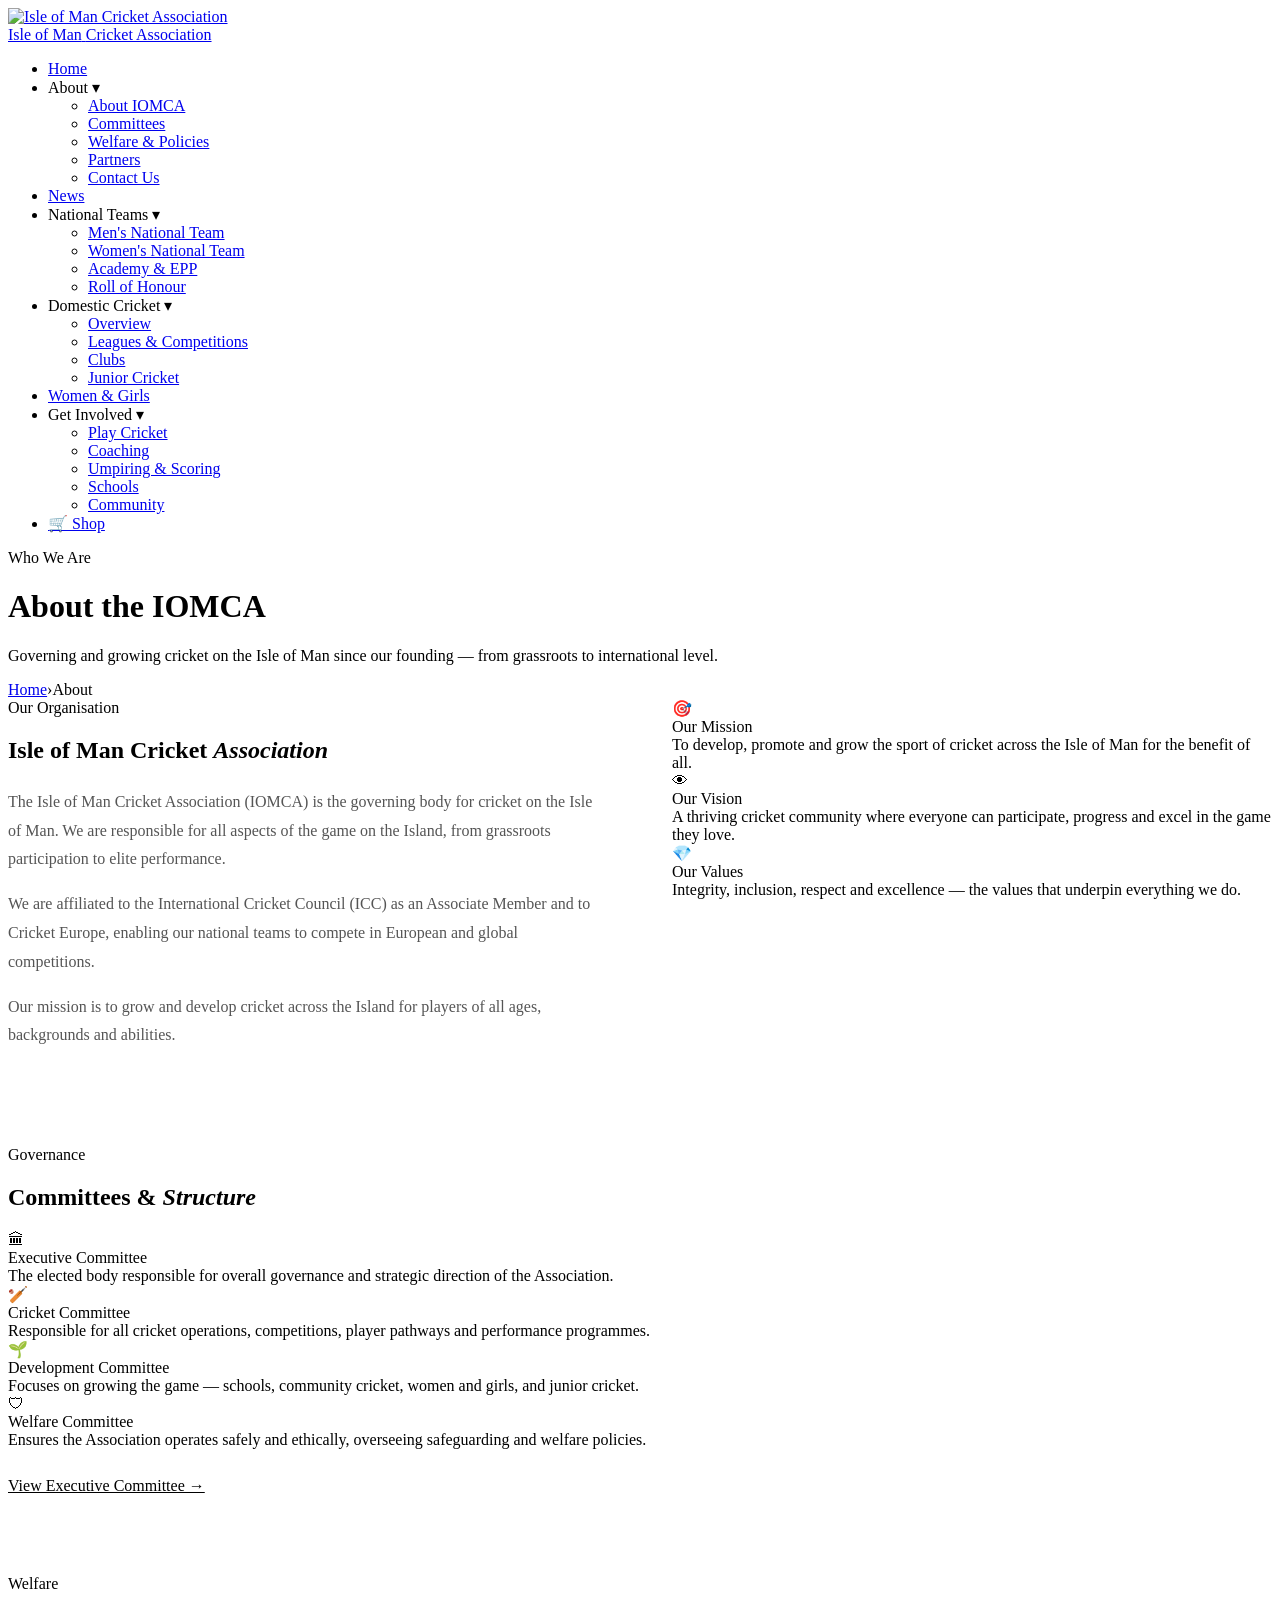
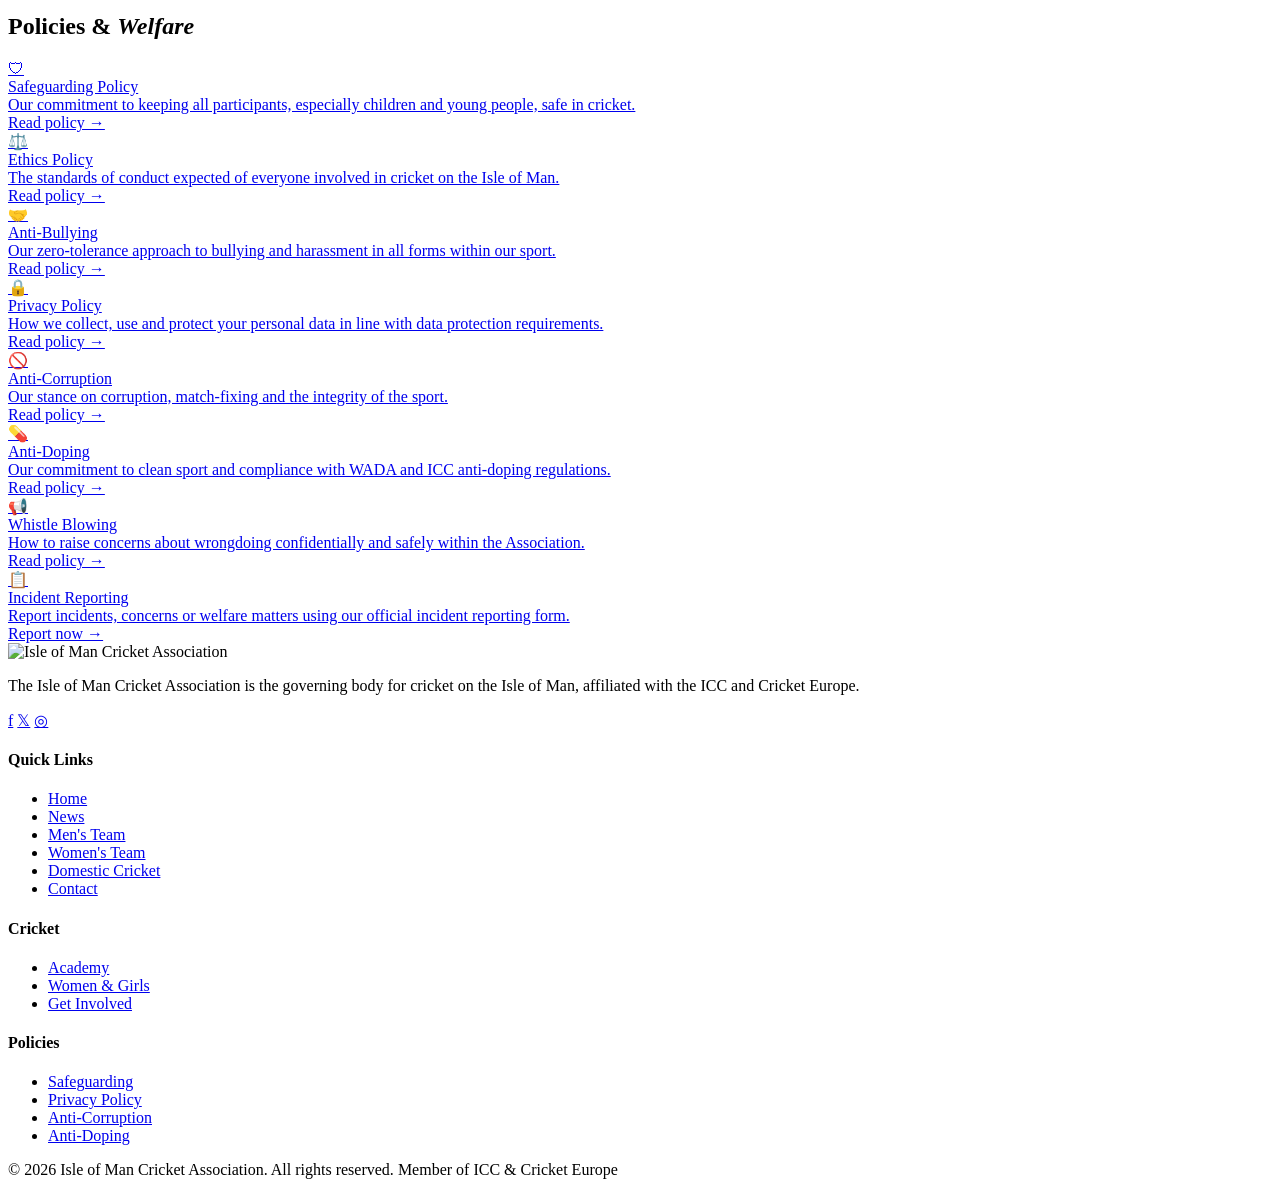
==== about.html @ 48a8c4eb "Add files via upload" ====
<!DOCTYPE html>
<html lang="en">
<head>
  <meta charset="UTF-8">
  <meta name="viewport" content="width=device-width, initial-scale=1.0">
  <title>About — Isle of Man Cricket</title>
  <link rel="stylesheet" href="css/style.css">
</head>
<body>

<!-- NAV -->
<nav id="main-nav">
  <a href="index.html" class="nav-logo">
    <img src="images/logo.png" alt="Isle of Man Cricket Association">
    <div class="nav-logo-text">
      <span class="org">Isle of Man</span>
      <span class="country">Cricket Association</span>
    </div>
  </a>
  <ul class="nav-links" id="nav-links">
    <li><a href="index.html">Home</a></li>
    <li><span class="active">About <span class="nav-caret">▾</span></span>
      <ul class="nav-dropdown">
        <li><a href="about.html">About IOMCA</a></li>
        <li><a href="about.html#committees">Committees</a></li>
        <li><a href="about.html#policies">Welfare & Policies</a></li>
        <li><a href="partners.html">Partners</a></li>
        <li><a href="contact.html">Contact Us</a></li>
      </ul>
    </li>
    <li><a href="news.html">News</a></li>
    <li><span>National Teams <span class="nav-caret">▾</span></span>
      <ul class="nav-dropdown">
        <li><a href="mens-team.html">Men's National Team</a></li>
        <li><a href="womens-team.html">Women's National Team</a></li>
        <li><a href="academy.html">Academy & EPP</a></li>
        <li><a href="roll-of-honour.html">Roll of Honour</a></li>
      </ul>
    </li>
    <li><span>Domestic Cricket <span class="nav-caret">▾</span></span>
      <ul class="nav-dropdown">
        <li><a href="domestic.html">Overview</a></li>
        <li><a href="domestic.html#leagues">Leagues & Competitions</a></li>
        <li><a href="domestic.html#clubs">Clubs</a></li>
        <li><a href="domestic.html#junior">Junior Cricket</a></li>
      </ul>
    </li>
    <li><a href="women-girls.html">Women & Girls</a></li>
    <li><span>Get Involved <span class="nav-caret">▾</span></span>
      <ul class="nav-dropdown">
        <li><a href="get-involved.html">Play Cricket</a></li>
        <li><a href="get-involved.html#coaching">Coaching</a></li>
        <li><a href="get-involved.html#umpiring">Umpiring & Scoring</a></li>
        <li><a href="get-involved.html#schools">Schools</a></li>
        <li><a href="get-involved.html#community">Community</a></li>
      </ul>
    </li>
    <li><a href="https://www.iomcricket.co.uk/store/c1/Featured_Products.html" class="nav-store-btn" target="_blank">🛒 Shop</a></li>
  </ul>
  <div class="hamburger" id="hamburger"><span></span><span></span><span></span></div>
</nav>

<!-- PAGE HERO -->
<div class="page-hero">
  <div class="page-hero-content">
    <div class="page-hero-label">Who We Are</div>
    <h1>About the IOMCA</h1>
    <p>Governing and growing cricket on the Isle of Man since our founding — from grassroots to international level.</p>
  </div>
</div>

<div class="breadcrumb"><a href="index.html">Home</a><span>›</span>About</div>

<!-- ABOUT -->
<div class="section">
  <div style="display:grid;grid-template-columns:1fr 1fr;gap:64px;align-items:start">
    <div>
      <div class="section-label">Our Organisation</div>
      <h2 class="section-title" style="margin-bottom:24px">Isle of Man Cricket <em>Association</em></h2>
      <p style="font-size:16px;color:#555;line-height:1.8;margin-bottom:16px">The Isle of Man Cricket Association (IOMCA) is the governing body for cricket on the Isle of Man. We are responsible for all aspects of the game on the Island, from grassroots participation to elite performance.</p>
      <p style="font-size:16px;color:#555;line-height:1.8;margin-bottom:16px">We are affiliated to the International Cricket Council (ICC) as an Associate Member and to Cricket Europe, enabling our national teams to compete in European and global competitions.</p>
      <p style="font-size:16px;color:#555;line-height:1.8">Our mission is to grow and develop cricket across the Island for players of all ages, backgrounds and abilities.</p>
    </div>
    <div class="cards-grid" style="grid-template-columns:1fr">
      <div class="card" style="cursor:default;border-left:4px solid var(--green)">
        <div class="card-icon">🎯</div>
        <div class="card-title">Our Mission</div>
        <div class="card-desc">To develop, promote and grow the sport of cricket across the Isle of Man for the benefit of all.</div>
      </div>
      <div class="card" style="cursor:default;border-left:4px solid var(--gold)">
        <div class="card-icon">👁</div>
        <div class="card-title">Our Vision</div>
        <div class="card-desc">A thriving cricket community where everyone can participate, progress and excel in the game they love.</div>
      </div>
      <div class="card" style="cursor:default;border-left:4px solid var(--red)">
        <div class="card-icon">💎</div>
        <div class="card-title">Our Values</div>
        <div class="card-desc">Integrity, inclusion, respect and excellence — the values that underpin everything we do.</div>
      </div>
    </div>
  </div>
</div>

<!-- COMMITTEES -->
<div style="background:var(--white);padding:80px 0" id="committees">
  <div class="section" style="padding-top:0;padding-bottom:0">
    <div class="section-header">
      <div class="section-label">Governance</div>
      <h2 class="section-title">Committees & <em>Structure</em></h2>
    </div>
    <div class="cards-grid">
      <div class="card" style="cursor:default">
        <div class="card-icon">🏛</div>
        <div class="card-title">Executive Committee</div>
        <div class="card-desc">The elected body responsible for overall governance and strategic direction of the Association.</div>
      </div>
      <div class="card" style="cursor:default">
        <div class="card-icon">🏏</div>
        <div class="card-title">Cricket Committee</div>
        <div class="card-desc">Responsible for all cricket operations, competitions, player pathways and performance programmes.</div>
      </div>
      <div class="card" style="cursor:default">
        <div class="card-icon">🌱</div>
        <div class="card-title">Development Committee</div>
        <div class="card-desc">Focuses on growing the game — schools, community cricket, women and girls, and junior cricket.</div>
      </div>
      <div class="card" style="cursor:default">
        <div class="card-icon">🛡</div>
        <div class="card-title">Welfare Committee</div>
        <div class="card-desc">Ensures the Association operates safely and ethically, overseeing safeguarding and welfare policies.</div>
      </div>
    </div>
    <div style="margin-top:28px">
      <a href="https://www.iomcricket.co.uk/executive-committee.html" class="btn-outline" style="border-color:var(--light-grey);color:var(--dark)" target="_blank">View Executive Committee →</a>
    </div>
  </div>
</div>

<!-- POLICIES -->
<div class="section" id="policies">
  <div class="section-header">
    <div class="section-label">Welfare</div>
    <h2 class="section-title">Policies & <em>Welfare</em></h2>
  </div>
  <div class="cards-grid">
    <a href="https://www.iomcricket.co.uk/safeguarding-policy.html" class="card" target="_blank" id="safeguarding">
      <div class="card-icon">🛡</div>
      <div class="card-title">Safeguarding Policy</div>
      <div class="card-desc">Our commitment to keeping all participants, especially children and young people, safe in cricket.</div>
      <span class="card-arrow">Read policy →</span>
    </a>
    <a href="https://www.iomcricket.co.uk/ethics-policy.html" class="card" target="_blank">
      <div class="card-icon">⚖️</div>
      <div class="card-title">Ethics Policy</div>
      <div class="card-desc">The standards of conduct expected of everyone involved in cricket on the Isle of Man.</div>
      <span class="card-arrow">Read policy →</span>
    </a>
    <a href="https://www.iomcricket.co.uk/anti-bullying.html" class="card" target="_blank">
      <div class="card-icon">🤝</div>
      <div class="card-title">Anti-Bullying</div>
      <div class="card-desc">Our zero-tolerance approach to bullying and harassment in all forms within our sport.</div>
      <span class="card-arrow">Read policy →</span>
    </a>
    <a href="https://www.iomcricket.co.uk/privacy-policy.html" class="card" target="_blank" id="privacy">
      <div class="card-icon">🔒</div>
      <div class="card-title">Privacy Policy</div>
      <div class="card-desc">How we collect, use and protect your personal data in line with data protection requirements.</div>
      <span class="card-arrow">Read policy →</span>
    </a>
    <a href="https://www.iomcricket.co.uk/anti-corruption-policy.html" class="card" target="_blank" id="anticorruption">
      <div class="card-icon">🚫</div>
      <div class="card-title">Anti-Corruption</div>
      <div class="card-desc">Our stance on corruption, match-fixing and the integrity of the sport.</div>
      <span class="card-arrow">Read policy →</span>
    </a>
    <a href="https://www.iomcricket.co.uk/anti-doping.html" class="card" target="_blank" id="antidoping">
      <div class="card-icon">💊</div>
      <div class="card-title">Anti-Doping</div>
      <div class="card-desc">Our commitment to clean sport and compliance with WADA and ICC anti-doping regulations.</div>
      <span class="card-arrow">Read policy →</span>
    </a>
    <a href="https://www.iomcricket.co.uk/whistle-blowing.html" class="card" target="_blank">
      <div class="card-icon">📢</div>
      <div class="card-title">Whistle Blowing</div>
      <div class="card-desc">How to raise concerns about wrongdoing confidentially and safely within the Association.</div>
      <span class="card-arrow">Read policy →</span>
    </a>
    <a href="https://www.iomcricket.co.uk/iomca-incident-reporting-form.html" class="card" target="_blank">
      <div class="card-icon">📋</div>
      <div class="card-title">Incident Reporting</div>
      <div class="card-desc">Report incidents, concerns or welfare matters using our official incident reporting form.</div>
      <span class="card-arrow">Report now →</span>
    </a>
  </div>
</div>

<!-- FOOTER -->
<footer>
  <div class="footer-inner">
    <div class="footer-brand">
      <img src="images/logo.png" alt="Isle of Man Cricket Association">
      <p>The Isle of Man Cricket Association is the governing body for cricket on the Isle of Man, affiliated with the ICC and Cricket Europe.</p>
      <div class="footer-socials" style="margin-top:16px">
        <a href="#" title="Facebook">f</a>
        <a href="#" title="Twitter">𝕏</a>
        <a href="#" title="Instagram">◎</a>
      </div>
    </div>
    <div class="footer-col">
      <h4>Quick Links</h4>
      <ul>
        <li><a href="index.html">Home</a></li>
        <li><a href="news.html">News</a></li>
        <li><a href="mens-team.html">Men's Team</a></li>
        <li><a href="womens-team.html">Women's Team</a></li>
        <li><a href="domestic.html">Domestic Cricket</a></li>
        <li><a href="contact.html">Contact</a></li>
      </ul>
    </div>
    <div class="footer-col">
      <h4>Cricket</h4>
      <ul>
        <li><a href="academy.html">Academy</a></li>
        <li><a href="women-girls.html">Women & Girls</a></li>
        <li><a href="get-involved.html">Get Involved</a></li>
      </ul>
    </div>
    <div class="footer-col">
      <h4>Policies</h4>
      <ul>
        <li><a href="about.html#safeguarding">Safeguarding</a></li>
        <li><a href="about.html#privacy">Privacy Policy</a></li>
        <li><a href="about.html#anticorruption">Anti-Corruption</a></li>
        <li><a href="about.html#antidoping">Anti-Doping</a></li>
      </ul>
    </div>
  </div>
  <div class="footer-bottom">
    <span>© 2026 Isle of Man Cricket Association. All rights reserved.</span>
    <span>Member of ICC & Cricket Europe</span>
  </div>
</footer>

<script>
  document.getElementById('hamburger').addEventListener('click', () => {
    document.getElementById('nav-links').classList.toggle('open');
  });
</script>
</body>
</html>
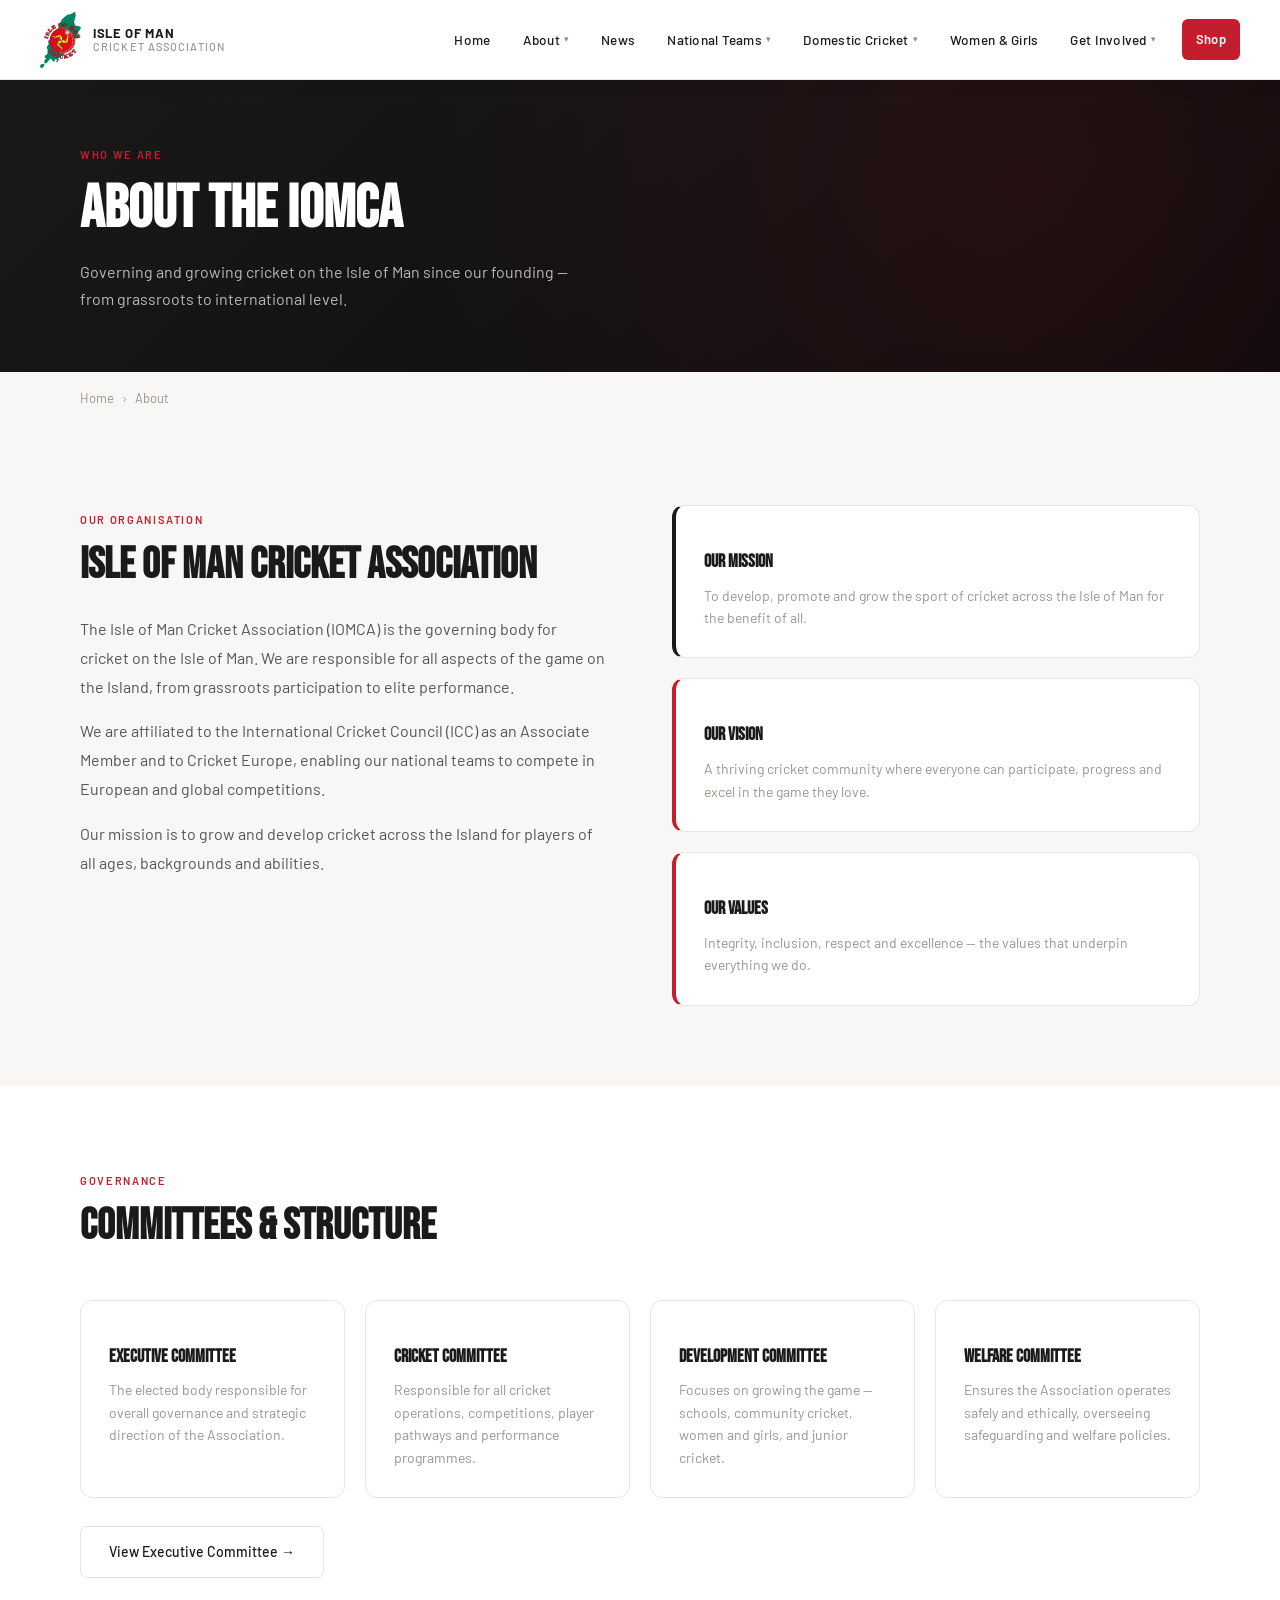
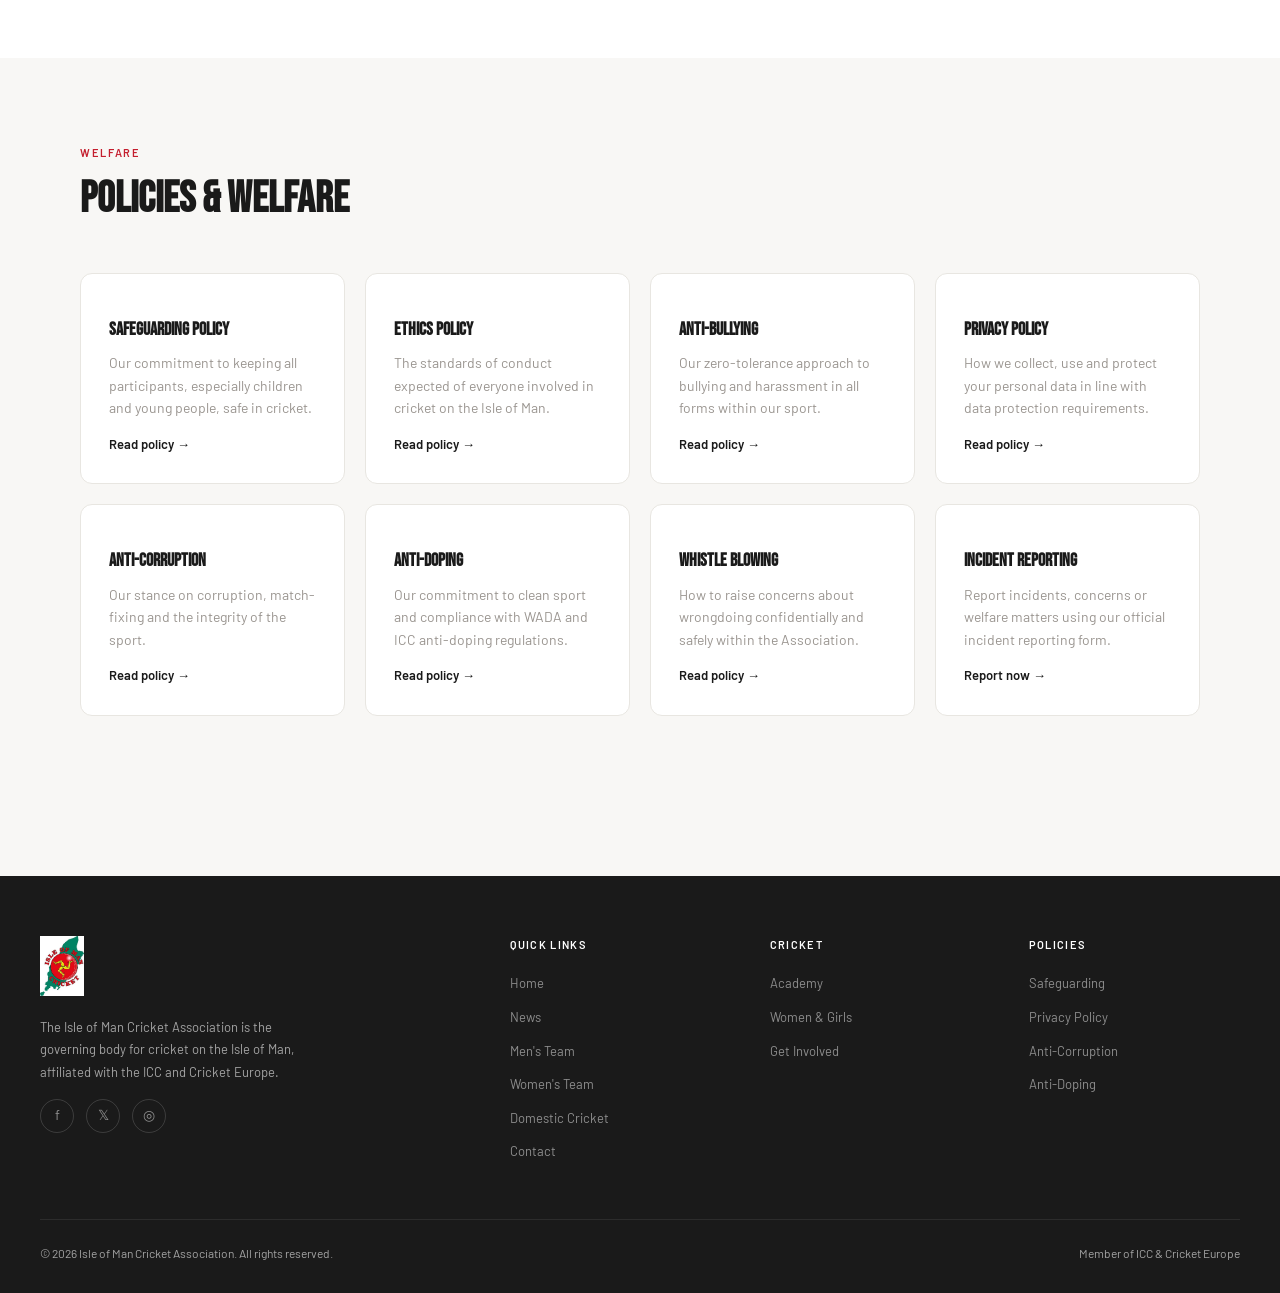
==== commit 198bd91b: "Fix nav dropdown, remove quick-bar, strip all emojis - Fix nav dropdown disappearing: removed 8px ga" ====
--- a/about.html
+++ b/about.html
@@ -1,248 +1,248 @@
 <!DOCTYPE html>
 <html lang="en">
 <head>
-  <meta charset="UTF-8">
-  <meta name="viewport" content="width=device-width, initial-scale=1.0">
-  <title>About — Isle of Man Cricket</title>
-  <link rel="stylesheet" href="css/style.css">
+<meta charset="UTF-8">
+<meta name="viewport" content="width=device-width, initial-scale=1.0">
+<title>About — Isle of Man Cricket</title>
+<link rel="stylesheet" href="css/style.css">
 </head>
 <body>
 
 <!-- NAV -->
 <nav id="main-nav">
-  <a href="index.html" class="nav-logo">
-    <img src="images/logo.png" alt="Isle of Man Cricket Association">
-    <div class="nav-logo-text">
-      <span class="org">Isle of Man</span>
-      <span class="country">Cricket Association</span>
-    </div>
-  </a>
-  <ul class="nav-links" id="nav-links">
-    <li><a href="index.html">Home</a></li>
-    <li><span class="active">About <span class="nav-caret">▾</span></span>
-      <ul class="nav-dropdown">
-        <li><a href="about.html">About IOMCA</a></li>
-        <li><a href="about.html#committees">Committees</a></li>
-        <li><a href="about.html#policies">Welfare & Policies</a></li>
-        <li><a href="partners.html">Partners</a></li>
-        <li><a href="contact.html">Contact Us</a></li>
-      </ul>
-    </li>
-    <li><a href="news.html">News</a></li>
-    <li><span>National Teams <span class="nav-caret">▾</span></span>
-      <ul class="nav-dropdown">
-        <li><a href="mens-team.html">Men's National Team</a></li>
-        <li><a href="womens-team.html">Women's National Team</a></li>
-        <li><a href="academy.html">Academy & EPP</a></li>
-        <li><a href="roll-of-honour.html">Roll of Honour</a></li>
-      </ul>
-    </li>
-    <li><span>Domestic Cricket <span class="nav-caret">▾</span></span>
-      <ul class="nav-dropdown">
-        <li><a href="domestic.html">Overview</a></li>
-        <li><a href="domestic.html#leagues">Leagues & Competitions</a></li>
-        <li><a href="domestic.html#clubs">Clubs</a></li>
-        <li><a href="domestic.html#junior">Junior Cricket</a></li>
-      </ul>
-    </li>
-    <li><a href="women-girls.html">Women & Girls</a></li>
-    <li><span>Get Involved <span class="nav-caret">▾</span></span>
-      <ul class="nav-dropdown">
-        <li><a href="get-involved.html">Play Cricket</a></li>
-        <li><a href="get-involved.html#coaching">Coaching</a></li>
-        <li><a href="get-involved.html#umpiring">Umpiring & Scoring</a></li>
-        <li><a href="get-involved.html#schools">Schools</a></li>
-        <li><a href="get-involved.html#community">Community</a></li>
-      </ul>
-    </li>
-    <li><a href="https://www.iomcricket.co.uk/store/c1/Featured_Products.html" class="nav-store-btn" target="_blank">🛒 Shop</a></li>
-  </ul>
-  <div class="hamburger" id="hamburger"><span></span><span></span><span></span></div>
+<a href="index.html" class="nav-logo">
+<img src="images/logo.png" alt="Isle of Man Cricket Association">
+<div class="nav-logo-text">
+<span class="org">Isle of Man</span>
+<span class="country">Cricket Association</span>
+</div>
+</a>
+<ul class="nav-links" id="nav-links">
+<li><a href="index.html">Home</a></li>
+<li><span class="active">About<span class="nav-caret">▾</span></span>
+<ul class="nav-dropdown">
+<li><a href="about.html">About IOMCA</a></li>
+<li><a href="about.html#committees">Committees</a></li>
+<li><a href="about.html#policies">Welfare & Policies</a></li>
+<li><a href="partners.html">Partners</a></li>
+<li><a href="contact.html">Contact Us</a></li>
+</ul>
+</li>
+<li><a href="news.html">News</a></li>
+<li><span>National Teams<span class="nav-caret">▾</span></span>
+<ul class="nav-dropdown">
+<li><a href="mens-team.html">Men's National Team</a></li>
+<li><a href="womens-team.html">Women's National Team</a></li>
+<li><a href="academy.html">Academy & EPP</a></li>
+<li><a href="roll-of-honour.html">Roll of Honour</a></li>
+</ul>
+</li>
+<li><span>Domestic Cricket<span class="nav-caret">▾</span></span>
+<ul class="nav-dropdown">
+<li><a href="domestic.html">Overview</a></li>
+<li><a href="domestic.html#leagues">Leagues & Competitions</a></li>
+<li><a href="domestic.html#clubs">Clubs</a></li>
+<li><a href="domestic.html#junior">Junior Cricket</a></li>
+</ul>
+</li>
+<li><a href="women-girls.html">Women & Girls</a></li>
+<li><span>Get Involved<span class="nav-caret">▾</span></span>
+<ul class="nav-dropdown">
+<li><a href="get-involved.html">Play Cricket</a></li>
+<li><a href="get-involved.html#coaching">Coaching</a></li>
+<li><a href="get-involved.html#umpiring">Umpiring & Scoring</a></li>
+<li><a href="get-involved.html#schools">Schools</a></li>
+<li><a href="get-involved.html#community">Community</a></li>
+</ul>
+</li>
+<li><a href="https://www.iomcricket.co.uk/store/c1/Featured_Products.html" class="nav-store-btn" target="_blank">Shop</a></li>
+</ul>
+<div class="hamburger" id="hamburger"><span></span><span></span><span></span></div>
 </nav>
 
 <!-- PAGE HERO -->
 <div class="page-hero">
-  <div class="page-hero-content">
-    <div class="page-hero-label">Who We Are</div>
-    <h1>About the IOMCA</h1>
-    <p>Governing and growing cricket on the Isle of Man since our founding — from grassroots to international level.</p>
-  </div>
+<div class="page-hero-content">
+<div class="page-hero-label">Who We Are</div>
+<h1>About the IOMCA</h1>
+<p>Governing and growing cricket on the Isle of Man since our founding — from grassroots to international level.</p>
+</div>
 </div>
 
 <div class="breadcrumb"><a href="index.html">Home</a><span>›</span>About</div>
 
 <!-- ABOUT -->
 <div class="section">
-  <div style="display:grid;grid-template-columns:1fr 1fr;gap:64px;align-items:start">
-    <div>
-      <div class="section-label">Our Organisation</div>
-      <h2 class="section-title" style="margin-bottom:24px">Isle of Man Cricket <em>Association</em></h2>
-      <p style="font-size:16px;color:#555;line-height:1.8;margin-bottom:16px">The Isle of Man Cricket Association (IOMCA) is the governing body for cricket on the Isle of Man. We are responsible for all aspects of the game on the Island, from grassroots participation to elite performance.</p>
-      <p style="font-size:16px;color:#555;line-height:1.8;margin-bottom:16px">We are affiliated to the International Cricket Council (ICC) as an Associate Member and to Cricket Europe, enabling our national teams to compete in European and global competitions.</p>
-      <p style="font-size:16px;color:#555;line-height:1.8">Our mission is to grow and develop cricket across the Island for players of all ages, backgrounds and abilities.</p>
-    </div>
-    <div class="cards-grid" style="grid-template-columns:1fr">
-      <div class="card" style="cursor:default;border-left:4px solid var(--green)">
-        <div class="card-icon">🎯</div>
-        <div class="card-title">Our Mission</div>
-        <div class="card-desc">To develop, promote and grow the sport of cricket across the Isle of Man for the benefit of all.</div>
-      </div>
-      <div class="card" style="cursor:default;border-left:4px solid var(--gold)">
-        <div class="card-icon">👁</div>
-        <div class="card-title">Our Vision</div>
-        <div class="card-desc">A thriving cricket community where everyone can participate, progress and excel in the game they love.</div>
-      </div>
-      <div class="card" style="cursor:default;border-left:4px solid var(--red)">
-        <div class="card-icon">💎</div>
-        <div class="card-title">Our Values</div>
-        <div class="card-desc">Integrity, inclusion, respect and excellence — the values that underpin everything we do.</div>
-      </div>
-    </div>
-  </div>
+<div style="display:grid;grid-template-columns:1fr 1fr;gap:64px;align-items:start">
+<div>
+<div class="section-label">Our Organisation</div>
+<h2 class="section-title" style="margin-bottom:24px">Isle of Man Cricket <em>Association</em></h2>
+<p style="font-size:16px;color:#555;line-height:1.8;margin-bottom:16px">The Isle of Man Cricket Association (IOMCA) is the governing body for cricket on the Isle of Man. We are responsible for all aspects of the game on the Island, from grassroots participation to elite performance.</p>
+<p style="font-size:16px;color:#555;line-height:1.8;margin-bottom:16px">We are affiliated to the International Cricket Council (ICC) as an Associate Member and to Cricket Europe, enabling our national teams to compete in European and global competitions.</p>
+<p style="font-size:16px;color:#555;line-height:1.8">Our mission is to grow and develop cricket across the Island for players of all ages, backgrounds and abilities.</p>
+</div>
+<div class="cards-grid" style="grid-template-columns:1fr">
+<div class="card" style="cursor:default;border-left:4px solid var(--green)">
+<div class="card-icon"></div>
+<div class="card-title">Our Mission</div>
+<div class="card-desc">To develop, promote and grow the sport of cricket across the Isle of Man for the benefit of all.</div>
+</div>
+<div class="card" style="cursor:default;border-left:4px solid var(--gold)">
+<div class="card-icon"></div>
+<div class="card-title">Our Vision</div>
+<div class="card-desc">A thriving cricket community where everyone can participate, progress and excel in the game they love.</div>
+</div>
+<div class="card" style="cursor:default;border-left:4px solid var(--red)">
+<div class="card-icon"></div>
+<div class="card-title">Our Values</div>
+<div class="card-desc">Integrity, inclusion, respect and excellence — the values that underpin everything we do.</div>
+</div>
+</div>
+</div>
 </div>
 
 <!-- COMMITTEES -->
 <div style="background:var(--white);padding:80px 0" id="committees">
-  <div class="section" style="padding-top:0;padding-bottom:0">
-    <div class="section-header">
-      <div class="section-label">Governance</div>
-      <h2 class="section-title">Committees & <em>Structure</em></h2>
-    </div>
-    <div class="cards-grid">
-      <div class="card" style="cursor:default">
-        <div class="card-icon">🏛</div>
-        <div class="card-title">Executive Committee</div>
-        <div class="card-desc">The elected body responsible for overall governance and strategic direction of the Association.</div>
-      </div>
-      <div class="card" style="cursor:default">
-        <div class="card-icon">🏏</div>
-        <div class="card-title">Cricket Committee</div>
-        <div class="card-desc">Responsible for all cricket operations, competitions, player pathways and performance programmes.</div>
-      </div>
-      <div class="card" style="cursor:default">
-        <div class="card-icon">🌱</div>
-        <div class="card-title">Development Committee</div>
-        <div class="card-desc">Focuses on growing the game — schools, community cricket, women and girls, and junior cricket.</div>
-      </div>
-      <div class="card" style="cursor:default">
-        <div class="card-icon">🛡</div>
-        <div class="card-title">Welfare Committee</div>
-        <div class="card-desc">Ensures the Association operates safely and ethically, overseeing safeguarding and welfare policies.</div>
-      </div>
-    </div>
-    <div style="margin-top:28px">
-      <a href="https://www.iomcricket.co.uk/executive-committee.html" class="btn-outline" style="border-color:var(--light-grey);color:var(--dark)" target="_blank">View Executive Committee →</a>
-    </div>
-  </div>
+<div class="section" style="padding-top:0;padding-bottom:0">
+<div class="section-header">
+<div class="section-label">Governance</div>
+<h2 class="section-title">Committees & <em>Structure</em></h2>
+</div>
+<div class="cards-grid">
+<div class="card" style="cursor:default">
+<div class="card-icon"></div>
+<div class="card-title">Executive Committee</div>
+<div class="card-desc">The elected body responsible for overall governance and strategic direction of the Association.</div>
+</div>
+<div class="card" style="cursor:default">
+<div class="card-icon"></div>
+<div class="card-title">Cricket Committee</div>
+<div class="card-desc">Responsible for all cricket operations, competitions, player pathways and performance programmes.</div>
+</div>
+<div class="card" style="cursor:default">
+<div class="card-icon"></div>
+<div class="card-title">Development Committee</div>
+<div class="card-desc">Focuses on growing the game — schools, community cricket, women and girls, and junior cricket.</div>
+</div>
+<div class="card" style="cursor:default">
+<div class="card-icon"></div>
+<div class="card-title">Welfare Committee</div>
+<div class="card-desc">Ensures the Association operates safely and ethically, overseeing safeguarding and welfare policies.</div>
+</div>
+</div>
+<div style="margin-top:28px">
+<a href="https://www.iomcricket.co.uk/executive-committee.html" class="btn-outline" style="border-color:var(--light-grey);color:var(--dark)" target="_blank">View Executive Committee →</a>
+</div>
+</div>
 </div>
 
 <!-- POLICIES -->
 <div class="section" id="policies">
-  <div class="section-header">
-    <div class="section-label">Welfare</div>
-    <h2 class="section-title">Policies & <em>Welfare</em></h2>
-  </div>
-  <div class="cards-grid">
-    <a href="https://www.iomcricket.co.uk/safeguarding-policy.html" class="card" target="_blank" id="safeguarding">
-      <div class="card-icon">🛡</div>
-      <div class="card-title">Safeguarding Policy</div>
-      <div class="card-desc">Our commitment to keeping all participants, especially children and young people, safe in cricket.</div>
-      <span class="card-arrow">Read policy →</span>
-    </a>
-    <a href="https://www.iomcricket.co.uk/ethics-policy.html" class="card" target="_blank">
-      <div class="card-icon">⚖️</div>
-      <div class="card-title">Ethics Policy</div>
-      <div class="card-desc">The standards of conduct expected of everyone involved in cricket on the Isle of Man.</div>
-      <span class="card-arrow">Read policy →</span>
-    </a>
-    <a href="https://www.iomcricket.co.uk/anti-bullying.html" class="card" target="_blank">
-      <div class="card-icon">🤝</div>
-      <div class="card-title">Anti-Bullying</div>
-      <div class="card-desc">Our zero-tolerance approach to bullying and harassment in all forms within our sport.</div>
-      <span class="card-arrow">Read policy →</span>
-    </a>
-    <a href="https://www.iomcricket.co.uk/privacy-policy.html" class="card" target="_blank" id="privacy">
-      <div class="card-icon">🔒</div>
-      <div class="card-title">Privacy Policy</div>
-      <div class="card-desc">How we collect, use and protect your personal data in line with data protection requirements.</div>
-      <span class="card-arrow">Read policy →</span>
-    </a>
-    <a href="https://www.iomcricket.co.uk/anti-corruption-policy.html" class="card" target="_blank" id="anticorruption">
-      <div class="card-icon">🚫</div>
-      <div class="card-title">Anti-Corruption</div>
-      <div class="card-desc">Our stance on corruption, match-fixing and the integrity of the sport.</div>
-      <span class="card-arrow">Read policy →</span>
-    </a>
-    <a href="https://www.iomcricket.co.uk/anti-doping.html" class="card" target="_blank" id="antidoping">
-      <div class="card-icon">💊</div>
-      <div class="card-title">Anti-Doping</div>
-      <div class="card-desc">Our commitment to clean sport and compliance with WADA and ICC anti-doping regulations.</div>
-      <span class="card-arrow">Read policy →</span>
-    </a>
-    <a href="https://www.iomcricket.co.uk/whistle-blowing.html" class="card" target="_blank">
-      <div class="card-icon">📢</div>
-      <div class="card-title">Whistle Blowing</div>
-      <div class="card-desc">How to raise concerns about wrongdoing confidentially and safely within the Association.</div>
-      <span class="card-arrow">Read policy →</span>
-    </a>
-    <a href="https://www.iomcricket.co.uk/iomca-incident-reporting-form.html" class="card" target="_blank">
-      <div class="card-icon">📋</div>
-      <div class="card-title">Incident Reporting</div>
-      <div class="card-desc">Report incidents, concerns or welfare matters using our official incident reporting form.</div>
-      <span class="card-arrow">Report now →</span>
-    </a>
-  </div>
+<div class="section-header">
+<div class="section-label">Welfare</div>
+<h2 class="section-title">Policies & <em>Welfare</em></h2>
+</div>
+<div class="cards-grid">
+<a href="https://www.iomcricket.co.uk/safeguarding-policy.html" class="card" target="_blank" id="safeguarding">
+<div class="card-icon"></div>
+<div class="card-title">Safeguarding Policy</div>
+<div class="card-desc">Our commitment to keeping all participants, especially children and young people, safe in cricket.</div>
+<span class="card-arrow">Read policy →</span>
+</a>
+<a href="https://www.iomcricket.co.uk/ethics-policy.html" class="card" target="_blank">
+<div class="card-icon"></div>
+<div class="card-title">Ethics Policy</div>
+<div class="card-desc">The standards of conduct expected of everyone involved in cricket on the Isle of Man.</div>
+<span class="card-arrow">Read policy →</span>
+</a>
+<a href="https://www.iomcricket.co.uk/anti-bullying.html" class="card" target="_blank">
+<div class="card-icon"></div>
+<div class="card-title">Anti-Bullying</div>
+<div class="card-desc">Our zero-tolerance approach to bullying and harassment in all forms within our sport.</div>
+<span class="card-arrow">Read policy →</span>
+</a>
+<a href="https://www.iomcricket.co.uk/privacy-policy.html" class="card" target="_blank" id="privacy">
+<div class="card-icon"></div>
+<div class="card-title">Privacy Policy</div>
+<div class="card-desc">How we collect, use and protect your personal data in line with data protection requirements.</div>
+<span class="card-arrow">Read policy →</span>
+</a>
+<a href="https://www.iomcricket.co.uk/anti-corruption-policy.html" class="card" target="_blank" id="anticorruption">
+<div class="card-icon"></div>
+<div class="card-title">Anti-Corruption</div>
+<div class="card-desc">Our stance on corruption, match-fixing and the integrity of the sport.</div>
+<span class="card-arrow">Read policy →</span>
+</a>
+<a href="https://www.iomcricket.co.uk/anti-doping.html" class="card" target="_blank" id="antidoping">
+<div class="card-icon"></div>
+<div class="card-title">Anti-Doping</div>
+<div class="card-desc">Our commitment to clean sport and compliance with WADA and ICC anti-doping regulations.</div>
+<span class="card-arrow">Read policy →</span>
+</a>
+<a href="https://www.iomcricket.co.uk/whistle-blowing.html" class="card" target="_blank">
+<div class="card-icon"></div>
+<div class="card-title">Whistle Blowing</div>
+<div class="card-desc">How to raise concerns about wrongdoing confidentially and safely within the Association.</div>
+<span class="card-arrow">Read policy →</span>
+</a>
+<a href="https://www.iomcricket.co.uk/iomca-incident-reporting-form.html" class="card" target="_blank">
+<div class="card-icon"></div>
+<div class="card-title">Incident Reporting</div>
+<div class="card-desc">Report incidents, concerns or welfare matters using our official incident reporting form.</div>
+<span class="card-arrow">Report now →</span>
+</a>
+</div>
 </div>
 
 <!-- FOOTER -->
 <footer>
-  <div class="footer-inner">
-    <div class="footer-brand">
-      <img src="images/logo.png" alt="Isle of Man Cricket Association">
-      <p>The Isle of Man Cricket Association is the governing body for cricket on the Isle of Man, affiliated with the ICC and Cricket Europe.</p>
-      <div class="footer-socials" style="margin-top:16px">
-        <a href="#" title="Facebook">f</a>
-        <a href="#" title="Twitter">𝕏</a>
-        <a href="#" title="Instagram">◎</a>
-      </div>
-    </div>
-    <div class="footer-col">
-      <h4>Quick Links</h4>
-      <ul>
-        <li><a href="index.html">Home</a></li>
-        <li><a href="news.html">News</a></li>
-        <li><a href="mens-team.html">Men's Team</a></li>
-        <li><a href="womens-team.html">Women's Team</a></li>
-        <li><a href="domestic.html">Domestic Cricket</a></li>
-        <li><a href="contact.html">Contact</a></li>
-      </ul>
-    </div>
-    <div class="footer-col">
-      <h4>Cricket</h4>
-      <ul>
-        <li><a href="academy.html">Academy</a></li>
-        <li><a href="women-girls.html">Women & Girls</a></li>
-        <li><a href="get-involved.html">Get Involved</a></li>
-      </ul>
-    </div>
-    <div class="footer-col">
-      <h4>Policies</h4>
-      <ul>
-        <li><a href="about.html#safeguarding">Safeguarding</a></li>
-        <li><a href="about.html#privacy">Privacy Policy</a></li>
-        <li><a href="about.html#anticorruption">Anti-Corruption</a></li>
-        <li><a href="about.html#antidoping">Anti-Doping</a></li>
-      </ul>
-    </div>
-  </div>
-  <div class="footer-bottom">
-    <span>© 2026 Isle of Man Cricket Association. All rights reserved.</span>
-    <span>Member of ICC & Cricket Europe</span>
-  </div>
+<div class="footer-inner">
+<div class="footer-brand">
+<img src="images/logo.png" alt="Isle of Man Cricket Association">
+<p>The Isle of Man Cricket Association is the governing body for cricket on the Isle of Man, affiliated with the ICC and Cricket Europe.</p>
+<div class="footer-socials" style="margin-top:16px">
+<a href="#" title="Facebook">f</a>
+<a href="#" title="Twitter">𝕏</a>
+<a href="#" title="Instagram">◎</a>
+</div>
+</div>
+<div class="footer-col">
+<h4>Quick Links</h4>
+<ul>
+<li><a href="index.html">Home</a></li>
+<li><a href="news.html">News</a></li>
+<li><a href="mens-team.html">Men's Team</a></li>
+<li><a href="womens-team.html">Women's Team</a></li>
+<li><a href="domestic.html">Domestic Cricket</a></li>
+<li><a href="contact.html">Contact</a></li>
+</ul>
+</div>
+<div class="footer-col">
+<h4>Cricket</h4>
+<ul>
+<li><a href="academy.html">Academy</a></li>
+<li><a href="women-girls.html">Women & Girls</a></li>
+<li><a href="get-involved.html">Get Involved</a></li>
+</ul>
+</div>
+<div class="footer-col">
+<h4>Policies</h4>
+<ul>
+<li><a href="about.html#safeguarding">Safeguarding</a></li>
+<li><a href="about.html#privacy">Privacy Policy</a></li>
+<li><a href="about.html#anticorruption">Anti-Corruption</a></li>
+<li><a href="about.html#antidoping">Anti-Doping</a></li>
+</ul>
+</div>
+</div>
+<div class="footer-bottom">
+<span>© 2026 Isle of Man Cricket Association. All rights reserved.</span>
+<span>Member of ICC & Cricket Europe</span>
+</div>
 </footer>
 
 <script>
-  document.getElementById('hamburger').addEventListener('click', () => {
+  document.getElementById('hamburger').addEventListener('click', () =>{
     document.getElementById('nav-links').classList.toggle('open');
   });
 </script>
--- a/css/style.css
+++ b/css/style.css
@@ -0,0 +1,1112 @@
+@import url('https://fonts.googleapis.com/css2?family=Bebas+Neue&family=Barlow:wght@300;400;500;600;700&display=swap');
+
+:root {
+  --white: #ffffff;
+  --off-white: #f8f7f5;
+  --light-grey: #e8e6e1;
+  --mid-grey: #9a9590;
+  --dark: #1a1a1a;
+  --green: #1a1a1a;
+  --green-light: #2d2d2d;
+  --red: #c41e2e;
+  --red-light: #e02035;
+  --gold: #c41e2e;
+  --nav-height: 80px;
+}
+
+*, *::before, *::after { box-sizing: border-box; margin: 0; padding: 0; }
+
+html { scroll-behavior: smooth; }
+
+body {
+  font-family: 'Barlow', sans-serif;
+  font-weight: 400;
+  color: var(--dark);
+  background: var(--off-white);
+  line-height: 1.6;
+}
+
+/* ── NAV ── */
+nav {
+  position: fixed;
+  top: 0; left: 0; right: 0;
+  height: var(--nav-height);
+  background: var(--white);
+  border-bottom: 1px solid var(--light-grey);
+  z-index: 1000;
+  display: flex;
+  align-items: center;
+  padding: 0 40px;
+  gap: 0;
+  box-shadow: 0 2px 20px rgba(0,0,0,0.06);
+}
+
+.nav-logo {
+  display: flex;
+  align-items: center;
+  gap: 12px;
+  text-decoration: none;
+  flex-shrink: 0;
+}
+
+.nav-logo img {
+  height: 56px;
+  width: auto;
+}
+
+.nav-logo-text {
+  display: flex;
+  flex-direction: column;
+  line-height: 1.1;
+}
+
+.nav-logo-text .org {
+  font-family: 'Barlow', sans-serif;
+  font-size: 13px;
+  font-weight: 700;
+  color: var(--green);
+  letter-spacing: 0.05em;
+  text-transform: uppercase;
+}
+
+.nav-logo-text .country {
+  font-family: 'Barlow', sans-serif;
+  font-size: 11px;
+  font-weight: 500;
+  color: var(--mid-grey);
+  letter-spacing: 0.1em;
+  text-transform: uppercase;
+}
+
+.nav-links {
+  display: flex;
+  align-items: center;
+  list-style: none;
+  margin-left: auto;
+  gap: 4px;
+}
+
+.nav-links > li {
+  position: relative;
+}
+
+.nav-links > li > a, .nav-links > li > span {
+  display: flex;
+  align-items: center;
+  gap: 4px;
+  padding: 10px 14px;
+  text-decoration: none;
+  font-size: 13.5px;
+  font-weight: 500;
+  color: var(--dark);
+  letter-spacing: 0.02em;
+  border-radius: 6px;
+  transition: background 0.15s, color 0.15s;
+  cursor: pointer;
+  white-space: nowrap;
+}
+
+.nav-links > li > a:hover, .nav-links > li > span:hover,
+.nav-links > li > a.active {
+  background: var(--off-white);
+  color: var(--green);
+}
+
+.nav-links > li > a.active {
+  color: var(--green);
+  font-weight: 600;
+}
+
+.nav-caret { font-size: 9px; opacity: 0.5; }
+
+/* Dropdown */
+.nav-dropdown {
+  position: absolute;
+  top: 100%;
+  left: 0;
+  background: var(--white);
+  border: 1px solid var(--light-grey);
+  border-radius: 10px;
+  min-width: 200px;
+  box-shadow: 0 8px 30px rgba(0,0,0,0.12);
+  opacity: 0;
+  pointer-events: none;
+  transform: translateY(-4px);
+  transition: all 0.15s;
+  list-style: none;
+  padding: 8px;
+  padding-top: 16px;
+  z-index: 100;
+}
+
+.nav-links > li:hover .nav-dropdown {
+  opacity: 1;
+  pointer-events: all;
+  transform: translateY(0);
+}
+
+.nav-dropdown li a {
+  display: block;
+  padding: 8px 12px;
+  text-decoration: none;
+  font-size: 13px;
+  color: var(--dark);
+  border-radius: 6px;
+  transition: background 0.1s, color 0.1s;
+}
+
+.nav-dropdown li a:hover {
+  background: var(--off-white);
+  color: var(--green);
+}
+
+.nav-store-btn {
+  display: flex;
+  align-items: center;
+  gap: 6px;
+  padding: 9px 18px;
+  background: var(--red);
+  color: var(--white) !important;
+  border-radius: 6px;
+  font-weight: 600 !important;
+  font-size: 13px !important;
+  text-decoration: none;
+  transition: background 0.15s !important;
+  margin-left: 8px;
+}
+
+.nav-store-btn:hover { background: var(--red-light) !important; }
+
+/* Hamburger */
+.hamburger {
+  display: none;
+  flex-direction: column;
+  gap: 5px;
+  cursor: pointer;
+  margin-left: auto;
+  padding: 8px;
+}
+
+.hamburger span {
+  display: block;
+  width: 24px;
+  height: 2px;
+  background: var(--dark);
+  border-radius: 2px;
+  transition: all 0.3s;
+}
+
+/* ── HERO ── */
+.hero {
+  min-height: 100vh;
+  padding-top: var(--nav-height);
+  position: relative;
+  overflow: hidden;
+  display: flex;
+  align-items: center;
+}
+
+.hero-bg {
+  position: absolute;
+  inset: 0;
+  background: linear-gradient(135deg, var(--green) 0%, #0a0a0a 50%, var(--dark) 100%);
+}
+
+.hero-pattern {
+  position: absolute;
+  inset: 0;
+  background-image: radial-gradient(circle at 20% 80%, rgba(196,30,46,0.15) 0%, transparent 50%),
+    radial-gradient(circle at 80% 20%, rgba(196,30,46,0.2) 0%, transparent 50%);
+}
+
+.hero-content {
+  position: relative;
+  z-index: 2;
+  max-width: 1200px;
+  margin: 0 auto;
+  padding: 80px 40px;
+  display: grid;
+  grid-template-columns: 1fr 1fr;
+  gap: 60px;
+  align-items: center;
+}
+
+.hero-text h1 {
+  font-family: 'Bebas Neue', sans-serif;
+  font-size: clamp(42px, 6vw, 80px);
+  font-weight: 900;
+  color: var(--white);
+  line-height: 1.0;
+  margin-bottom: 24px;
+}
+
+.hero-text h1 em {
+  font-style: normal;
+  color: var(--gold);
+}
+
+.hero-text p {
+  font-size: 17px;
+  color: rgba(255,255,255,0.75);
+  margin-bottom: 36px;
+  max-width: 420px;
+  line-height: 1.7;
+}
+
+.hero-btns {
+  display: flex;
+  gap: 14px;
+  flex-wrap: wrap;
+}
+
+.btn-primary {
+  padding: 14px 28px;
+  background: var(--gold);
+  color: var(--white);
+  border: none;
+  border-radius: 6px;
+  font-family: 'Barlow', sans-serif;
+  font-size: 14px;
+  font-weight: 600;
+  text-decoration: none;
+  letter-spacing: 0.03em;
+  cursor: pointer;
+  transition: all 0.2s;
+  display: inline-flex;
+  align-items: center;
+  gap: 8px;
+}
+
+.btn-primary:hover { background: var(--red-light); transform: translateY(-1px); }
+
+.btn-outline {
+  padding: 14px 28px;
+  background: transparent;
+  color: var(--white);
+  border: 1.5px solid rgba(255,255,255,0.4);
+  border-radius: 6px;
+  font-family: 'Barlow', sans-serif;
+  font-size: 14px;
+  font-weight: 500;
+  text-decoration: none;
+  cursor: pointer;
+  transition: all 0.2s;
+  display: inline-flex;
+  align-items: center;
+  gap: 8px;
+}
+
+.btn-outline:hover { border-color: rgba(255,255,255,0.8); background: rgba(255,255,255,0.08); }
+
+.hero-logo-large {
+  display: flex;
+  justify-content: center;
+  align-items: center;
+}
+
+.hero-logo-large img {
+  width: min(340px, 90%);
+  filter: drop-shadow(0 20px 60px rgba(0,0,0,0.4));
+  animation: floatLogo 6s ease-in-out infinite;
+}
+
+@keyframes floatLogo {
+  0%, 100% { transform: translateY(0); }
+  50% { transform: translateY(-12px); }
+}
+
+/* ── QUICK LINKS BAR ── */
+.quick-bar {
+  background: var(--white);
+  border-bottom: 1px solid var(--light-grey);
+  padding: 0 40px;
+}
+
+.quick-bar-inner {
+  max-width: 1200px;
+  margin: 0 auto;
+  display: flex;
+  gap: 0;
+  overflow-x: auto;
+}
+
+.quick-bar a {
+  display: flex;
+  align-items: center;
+  gap: 8px;
+  padding: 16px 20px;
+  text-decoration: none;
+  font-size: 13px;
+  font-weight: 500;
+  color: var(--mid-grey);
+  border-bottom: 2px solid transparent;
+  white-space: nowrap;
+  transition: all 0.2s;
+}
+
+.quick-bar a:hover, .quick-bar a.active {
+  color: var(--green);
+  border-bottom-color: var(--green);
+}
+
+.quick-bar a .icon { font-size: 16px; }
+
+/* ── SECTIONS ── */
+.section {
+  padding: 80px 40px;
+  max-width: 1200px;
+  margin: 0 auto;
+}
+
+.section-header {
+  margin-bottom: 48px;
+}
+
+.section-label {
+  display: inline-block;
+  font-size: 11px;
+  font-weight: 600;
+  letter-spacing: 0.15em;
+  text-transform: uppercase;
+  color: var(--red);
+  margin-bottom: 12px;
+}
+
+.section-title {
+  font-family: 'Bebas Neue', sans-serif;
+  font-size: clamp(28px, 4vw, 44px);
+  font-weight: 700;
+  color: var(--dark);
+  line-height: 1.15;
+}
+
+.section-title em {
+  font-style: normal;
+  color: var(--green);
+}
+
+/* ── NEWS GRID ── */
+.news-grid {
+  display: grid;
+  grid-template-columns: repeat(auto-fill, minmax(300px, 1fr));
+  gap: 24px;
+}
+
+.news-card {
+  background: var(--white);
+  border-radius: 12px;
+  overflow: hidden;
+  border: 1px solid var(--light-grey);
+  transition: transform 0.2s, box-shadow 0.2s;
+  text-decoration: none;
+  display: block;
+}
+
+.news-card:hover {
+  transform: translateY(-4px);
+  box-shadow: 0 12px 40px rgba(0,0,0,0.1);
+}
+
+.news-card-img {
+  height: 180px;
+  background: linear-gradient(135deg, var(--red), #8B0000);
+  display: flex;
+  align-items: center;
+  justify-content: center;
+  font-size: 48px;
+}
+
+.news-card-body {
+  padding: 20px;
+}
+
+.news-card-tag {
+  display: inline-block;
+  font-size: 10px;
+  font-weight: 600;
+  letter-spacing: 0.12em;
+  text-transform: uppercase;
+  color: var(--red);
+  margin-bottom: 8px;
+}
+
+.news-card-title {
+  font-family: 'Bebas Neue', sans-serif;
+  font-size: 18px;
+  font-weight: 700;
+  color: var(--dark);
+  line-height: 1.3;
+  margin-bottom: 10px;
+}
+
+.news-card-date {
+  font-size: 12px;
+  color: var(--mid-grey);
+}
+
+/* ── STAT STRIP ── */
+.stat-strip {
+  background: var(--green);
+  padding: 48px 40px;
+}
+
+.stat-strip-inner {
+  max-width: 1200px;
+  margin: 0 auto;
+  display: grid;
+  grid-template-columns: repeat(4, 1fr);
+  gap: 40px;
+  text-align: center;
+}
+
+.stat-item .number {
+  font-family: 'Bebas Neue', sans-serif;
+  font-size: 52px;
+  font-weight: 900;
+  color: var(--white);
+  line-height: 1;
+}
+
+.stat-item .label {
+  font-size: 13px;
+  font-weight: 500;
+  color: rgba(255,255,255,0.7);
+  margin-top: 6px;
+  letter-spacing: 0.05em;
+  text-transform: uppercase;
+}
+
+/* ── CARDS GRID ── */
+.cards-grid {
+  display: grid;
+  grid-template-columns: repeat(auto-fill, minmax(260px, 1fr));
+  gap: 20px;
+}
+
+.card {
+  background: var(--white);
+  border-radius: 12px;
+  padding: 28px;
+  border: 1px solid var(--light-grey);
+  transition: transform 0.2s, box-shadow 0.2s;
+  text-decoration: none;
+  display: block;
+}
+
+.card:hover {
+  transform: translateY(-3px);
+  box-shadow: 0 10px 30px rgba(0,0,0,0.08);
+}
+
+.card-icon {
+  font-size: 36px;
+  margin-bottom: 14px;
+}
+
+.card-title {
+  font-family: 'Bebas Neue', sans-serif;
+  font-size: 18px;
+  font-weight: 700;
+  color: var(--dark);
+  margin-bottom: 8px;
+}
+
+.card-desc {
+  font-size: 14px;
+  color: var(--mid-grey);
+  line-height: 1.6;
+}
+
+.card-arrow {
+  display: inline-block;
+  margin-top: 14px;
+  font-size: 13px;
+  font-weight: 600;
+  color: var(--green);
+}
+
+/* ── PAGE HERO (inner pages) ── */
+.page-hero {
+  padding-top: var(--nav-height);
+  background: linear-gradient(135deg, var(--green) 0%, #0a0a0a 100%);
+  padding-bottom: 60px;
+  position: relative;
+  overflow: hidden;
+}
+
+.page-hero::before {
+  content: '';
+  position: absolute;
+  inset: 0;
+  background-image: radial-gradient(circle at 80% 50%, rgba(196,30,46,0.12) 0%, transparent 60%);
+}
+
+.page-hero-content {
+  position: relative;
+  z-index: 2;
+  max-width: 1200px;
+  margin: 0 auto;
+  padding: 60px 40px 0;
+}
+
+.page-hero-label {
+  display: inline-block;
+  font-size: 11px;
+  font-weight: 600;
+  letter-spacing: 0.15em;
+  text-transform: uppercase;
+  color: var(--gold);
+  margin-bottom: 12px;
+}
+
+.page-hero h1 {
+  font-family: 'Bebas Neue', sans-serif;
+  font-size: clamp(32px, 5vw, 60px);
+  font-weight: 900;
+  color: var(--white);
+  line-height: 1.1;
+  max-width: 700px;
+}
+
+.page-hero p {
+  font-size: 16px;
+  color: rgba(255,255,255,0.7);
+  margin-top: 16px;
+  max-width: 500px;
+  line-height: 1.7;
+}
+
+/* ── PLAYER CARDS ── */
+.players-grid {
+  display: grid;
+  grid-template-columns: repeat(auto-fill, minmax(200px, 1fr));
+  gap: 20px;
+}
+
+.player-card {
+  background: var(--white);
+  border-radius: 12px;
+  overflow: hidden;
+  border: 1px solid var(--light-grey);
+  cursor: pointer;
+  transition: transform 0.2s, box-shadow 0.2s;
+}
+
+.player-card:hover {
+  transform: translateY(-4px);
+  box-shadow: 0 12px 40px rgba(0,0,0,0.12);
+}
+
+.player-avatar {
+  height: 180px;
+  background: linear-gradient(160deg, var(--green) 0%, #0a0a0a 100%);
+  display: flex;
+  align-items: center;
+  justify-content: center;
+  position: relative;
+  overflow: hidden;
+}
+
+.player-avatar .initials {
+  font-family: 'Bebas Neue', sans-serif;
+  font-size: 48px;
+  font-weight: 700;
+  color: rgba(255,255,255,0.25);
+}
+
+.player-avatar .number {
+  position: absolute;
+  bottom: 10px;
+  right: 12px;
+  font-family: 'Bebas Neue', sans-serif;
+  font-size: 40px;
+  font-weight: 900;
+  color: rgba(255,255,255,0.12);
+}
+
+.player-info {
+  padding: 16px;
+}
+
+.player-info .name {
+  font-family: 'Bebas Neue', sans-serif;
+  font-size: 16px;
+  font-weight: 700;
+  color: var(--dark);
+  margin-bottom: 4px;
+}
+
+.player-info .role {
+  font-size: 12px;
+  color: var(--mid-grey);
+  font-weight: 500;
+}
+
+.player-info .view-profile {
+  display: inline-block;
+  margin-top: 10px;
+  font-size: 12px;
+  font-weight: 600;
+  color: var(--green);
+}
+
+/* ── PLAYER MODAL ── */
+.modal-overlay {
+  position: fixed;
+  inset: 0;
+  background: rgba(0,0,0,0.6);
+  z-index: 2000;
+  display: flex;
+  align-items: center;
+  justify-content: center;
+  padding: 20px;
+  opacity: 0;
+  pointer-events: none;
+  transition: opacity 0.25s;
+  backdrop-filter: blur(4px);
+}
+
+.modal-overlay.active {
+  opacity: 1;
+  pointer-events: all;
+}
+
+.modal {
+  background: var(--white);
+  border-radius: 16px;
+  width: 100%;
+  max-width: 640px;
+  max-height: 90vh;
+  overflow-y: auto;
+  transform: translateY(20px) scale(0.97);
+  transition: transform 0.25s;
+  position: relative;
+}
+
+.modal-overlay.active .modal {
+  transform: translateY(0) scale(1);
+}
+
+.modal-header {
+  background: linear-gradient(135deg, var(--green), #0a0a0a);
+  padding: 40px;
+  display: flex;
+  gap: 24px;
+  align-items: flex-start;
+  position: relative;
+}
+
+.modal-close {
+  position: absolute;
+  top: 16px;
+  right: 16px;
+  width: 32px;
+  height: 32px;
+  border-radius: 50%;
+  background: rgba(255,255,255,0.15);
+  border: none;
+  color: var(--white);
+  font-size: 18px;
+  cursor: pointer;
+  display: flex;
+  align-items: center;
+  justify-content: center;
+  transition: background 0.2s;
+}
+
+.modal-close:hover { background: rgba(255,255,255,0.3); }
+
+.modal-avatar {
+  width: 80px;
+  height: 80px;
+  border-radius: 50%;
+  background: rgba(255,255,255,0.15);
+  display: flex;
+  align-items: center;
+  justify-content: center;
+  font-family: 'Bebas Neue', sans-serif;
+  font-size: 28px;
+  font-weight: 700;
+  color: var(--white);
+  flex-shrink: 0;
+  border: 2px solid rgba(255,255,255,0.3);
+}
+
+.modal-header-text h2 {
+  font-family: 'Bebas Neue', sans-serif;
+  font-size: 26px;
+  font-weight: 700;
+  color: var(--white);
+  margin-bottom: 4px;
+}
+
+.modal-header-text .role {
+  font-size: 13px;
+  color: var(--gold);
+  font-weight: 500;
+  letter-spacing: 0.06em;
+  text-transform: uppercase;
+}
+
+.modal-body {
+  padding: 32px 40px;
+}
+
+.modal-stats {
+  display: grid;
+  grid-template-columns: repeat(3, 1fr);
+  gap: 16px;
+  margin-bottom: 28px;
+}
+
+.modal-stat {
+  background: var(--off-white);
+  border-radius: 8px;
+  padding: 14px;
+  text-align: center;
+}
+
+.modal-stat .val {
+  font-family: 'Bebas Neue', sans-serif;
+  font-size: 22px;
+  font-weight: 700;
+  color: var(--green);
+}
+
+.modal-stat .lbl {
+  font-size: 11px;
+  color: var(--mid-grey);
+  font-weight: 500;
+  margin-top: 2px;
+}
+
+.modal-bio {
+  font-size: 14px;
+  color: #555;
+  line-height: 1.75;
+}
+
+.modal-tags {
+  display: flex;
+  gap: 8px;
+  flex-wrap: wrap;
+  margin-top: 20px;
+}
+
+.tag {
+  padding: 5px 12px;
+  background: var(--off-white);
+  border: 1px solid var(--light-grey);
+  border-radius: 100px;
+  font-size: 12px;
+  font-weight: 500;
+  color: var(--dark);
+}
+
+/* ── TABS ── */
+.tabs {
+  display: flex;
+  gap: 4px;
+  margin-bottom: 36px;
+  border-bottom: 1px solid var(--light-grey);
+  padding-bottom: 0;
+}
+
+.tab-btn {
+  padding: 10px 20px;
+  font-family: 'Barlow', sans-serif;
+  font-size: 14px;
+  font-weight: 500;
+  color: var(--mid-grey);
+  background: none;
+  border: none;
+  border-bottom: 2px solid transparent;
+  cursor: pointer;
+  margin-bottom: -1px;
+  transition: all 0.2s;
+}
+
+.tab-btn.active {
+  color: var(--green);
+  border-bottom-color: var(--green);
+  font-weight: 600;
+}
+
+.tab-panel { display: none; }
+.tab-panel.active { display: block; }
+
+/* ── FOOTER ── */
+footer {
+  background: var(--dark);
+  color: rgba(255,255,255,0.6);
+  padding: 60px 40px 30px;
+  margin-top: 80px;
+}
+
+.footer-inner {
+  max-width: 1200px;
+  margin: 0 auto;
+  display: grid;
+  grid-template-columns: 2fr 1fr 1fr 1fr;
+  gap: 48px;
+  margin-bottom: 48px;
+}
+
+.footer-brand img { height: 60px; margin-bottom: 14px; }
+
+.footer-brand p {
+  font-size: 13px;
+  line-height: 1.7;
+  max-width: 260px;
+}
+
+.footer-col h4 {
+  font-size: 11px;
+  font-weight: 600;
+  letter-spacing: 0.12em;
+  text-transform: uppercase;
+  color: var(--white);
+  margin-bottom: 16px;
+}
+
+.footer-col ul { list-style: none; }
+
+.footer-col ul li { margin-bottom: 8px; }
+
+.footer-col ul li a {
+  font-size: 13px;
+  color: rgba(255,255,255,0.5);
+  text-decoration: none;
+  transition: color 0.2s;
+}
+
+.footer-col ul li a:hover { color: var(--white); }
+
+.footer-bottom {
+  max-width: 1200px;
+  margin: 0 auto;
+  padding-top: 24px;
+  border-top: 1px solid rgba(255,255,255,0.08);
+  display: flex;
+  justify-content: space-between;
+  align-items: center;
+  font-size: 12px;
+}
+
+.footer-socials {
+  display: flex;
+  gap: 12px;
+}
+
+.footer-socials a {
+  width: 34px;
+  height: 34px;
+  border-radius: 50%;
+  border: 1px solid rgba(255,255,255,0.15);
+  display: flex;
+  align-items: center;
+  justify-content: center;
+  font-size: 14px;
+  color: rgba(255,255,255,0.5);
+  text-decoration: none;
+  transition: all 0.2s;
+}
+
+.footer-socials a:hover {
+  border-color: var(--gold);
+  color: var(--gold);
+}
+
+/* ── BREADCRUMB ── */
+.breadcrumb {
+  padding: 16px 40px;
+  max-width: 1200px;
+  margin: 0 auto;
+  font-size: 13px;
+  color: var(--mid-grey);
+}
+
+.breadcrumb a { color: var(--mid-grey); text-decoration: none; }
+.breadcrumb a:hover { color: var(--green); }
+.breadcrumb span { margin: 0 8px; }
+
+/* ── RESPONSIVE ── */
+@media (max-width: 900px) {
+  .hero-content { grid-template-columns: 1fr; }
+  .hero-logo-large { display: none; }
+  .stat-strip-inner { grid-template-columns: repeat(2, 1fr); }
+  .footer-inner { grid-template-columns: 1fr 1fr; }
+}
+
+@media (max-width: 768px) {
+  nav { padding: 0 20px; }
+  .nav-links { display: none; }
+  .hamburger { display: flex; }
+  .nav-links.open {
+    display: flex;
+    flex-direction: column;
+    position: fixed;
+    top: var(--nav-height);
+    left: 0; right: 0;
+    background: var(--white);
+    border-bottom: 1px solid var(--light-grey);
+    padding: 20px;
+    gap: 4px;
+    box-shadow: 0 8px 30px rgba(0,0,0,0.1);
+  }
+  .nav-dropdown { position: static; opacity: 1; pointer-events: all; transform: none; box-shadow: none; border: none; padding-left: 16px; }
+  .section { padding: 48px 20px; }
+  .quick-bar { padding: 0 20px; }
+  .footer-inner { grid-template-columns: 1fr; gap: 32px; }
+  .modal-body { padding: 24px 20px; }
+  .modal-header { padding: 28px 20px; }
+  .modal-stats { grid-template-columns: repeat(3, 1fr); }
+}
+
+/* ── DOMESTIC CRICKET ── */
+.clubs-grid {
+  display: grid;
+  grid-template-columns: repeat(auto-fill, minmax(280px, 1fr));
+  gap: 20px;
+}
+
+.club-card {
+  background: var(--white);
+  border-radius: 12px;
+  padding: 24px;
+  border: 1px solid var(--light-grey);
+  text-decoration: none;
+  display: flex;
+  align-items: center;
+  gap: 16px;
+  transition: all 0.2s;
+}
+
+.club-card:hover {
+  transform: translateY(-2px);
+  box-shadow: 0 8px 24px rgba(0,0,0,0.08);
+  border-color: var(--green);
+}
+
+.club-logo {
+  width: 52px;
+  height: 52px;
+  border-radius: 50%;
+  background: linear-gradient(135deg, var(--red), #8B0000);
+  display: flex;
+  align-items: center;
+  justify-content: center;
+  font-size: 22px;
+  flex-shrink: 0;
+}
+
+.club-info .name {
+  font-weight: 600;
+  color: var(--dark);
+  font-size: 15px;
+}
+
+.club-info .desc {
+  font-size: 12px;
+  color: var(--mid-grey);
+  margin-top: 2px;
+}
+
+/* ── CONTACT ── */
+.contact-grid {
+  display: grid;
+  grid-template-columns: 1fr 1fr;
+  gap: 48px;
+}
+
+.contact-form label {
+  display: block;
+  font-size: 13px;
+  font-weight: 500;
+  color: var(--dark);
+  margin-bottom: 6px;
+  margin-top: 18px;
+}
+
+.contact-form input,
+.contact-form textarea,
+.contact-form select {
+  width: 100%;
+  padding: 12px 14px;
+  border: 1.5px solid var(--light-grey);
+  border-radius: 8px;
+  font-family: 'Barlow', sans-serif;
+  font-size: 14px;
+  color: var(--dark);
+  background: var(--white);
+  transition: border-color 0.2s;
+  outline: none;
+}
+
+.contact-form input:focus,
+.contact-form textarea:focus {
+  border-color: var(--green);
+}
+
+.contact-form textarea { height: 120px; resize: vertical; }
+
+.contact-form button {
+  margin-top: 20px;
+  padding: 14px 28px;
+  background: var(--green);
+  color: var(--white);
+  border: none;
+  border-radius: 8px;
+  font-family: 'Barlow', sans-serif;
+  font-size: 14px;
+  font-weight: 600;
+  cursor: pointer;
+  transition: background 0.2s;
+}
+
+.contact-form button:hover { background: var(--green-light); }
+
+.contact-info-block {
+  display: flex;
+  flex-direction: column;
+  gap: 24px;
+}
+
+.contact-detail {
+  display: flex;
+  gap: 14px;
+  align-items: flex-start;
+}
+
+.contact-detail .icon {
+  width: 40px;
+  height: 40px;
+  border-radius: 8px;
+  background: var(--off-white);
+  display: flex;
+  align-items: center;
+  justify-content: center;
+  font-size: 18px;
+  flex-shrink: 0;
+}
+
+.contact-detail .text strong {
+  display: block;
+  font-size: 13px;
+  font-weight: 600;
+  color: var(--dark);
+  margin-bottom: 2px;
+}
+
+.contact-detail .text span {
+  font-size: 13px;
+  color: var(--mid-grey);
+}
+
+@media (max-width: 768px) {
+  .contact-grid { grid-template-columns: 1fr; }
+}
+
+/* ── WOMEN & GIRLS special accent ── */
+.accent-red .section-label { color: var(--red); }
+.accent-red .card-arrow { color: var(--red); }
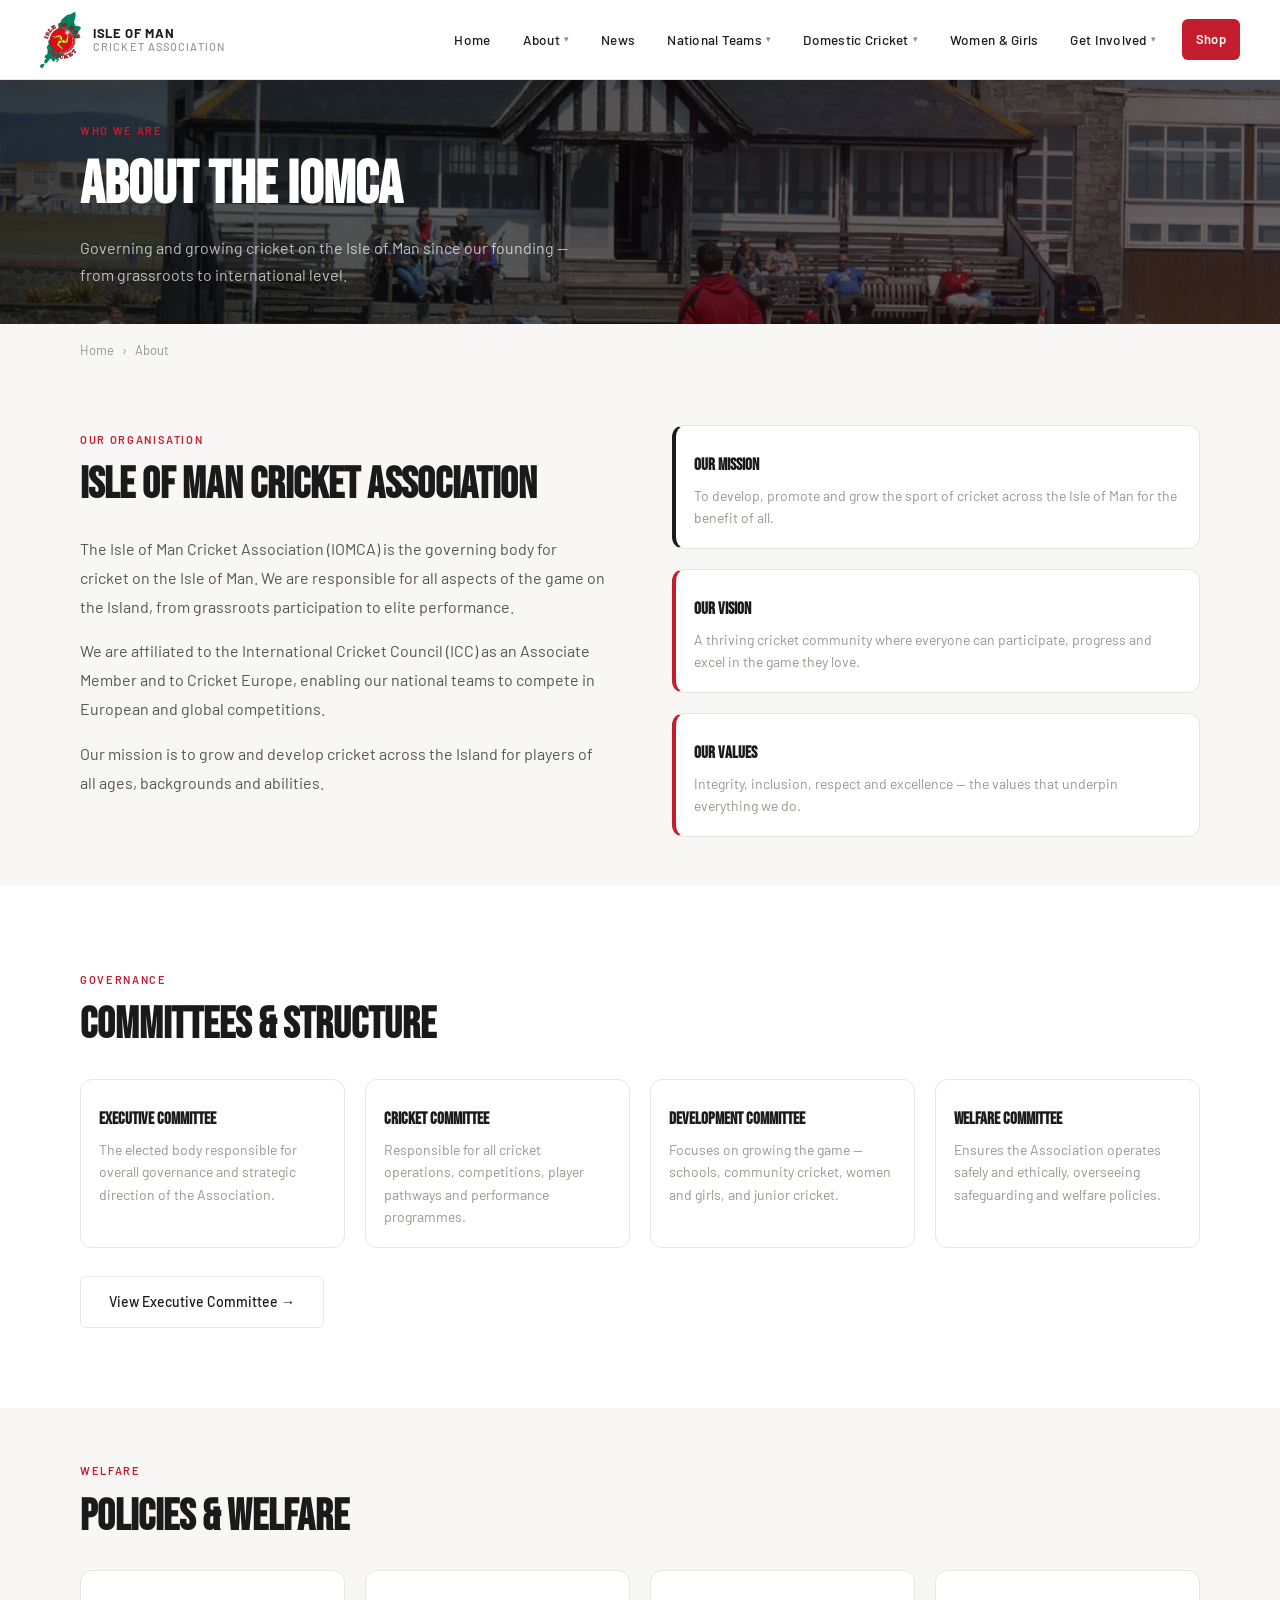
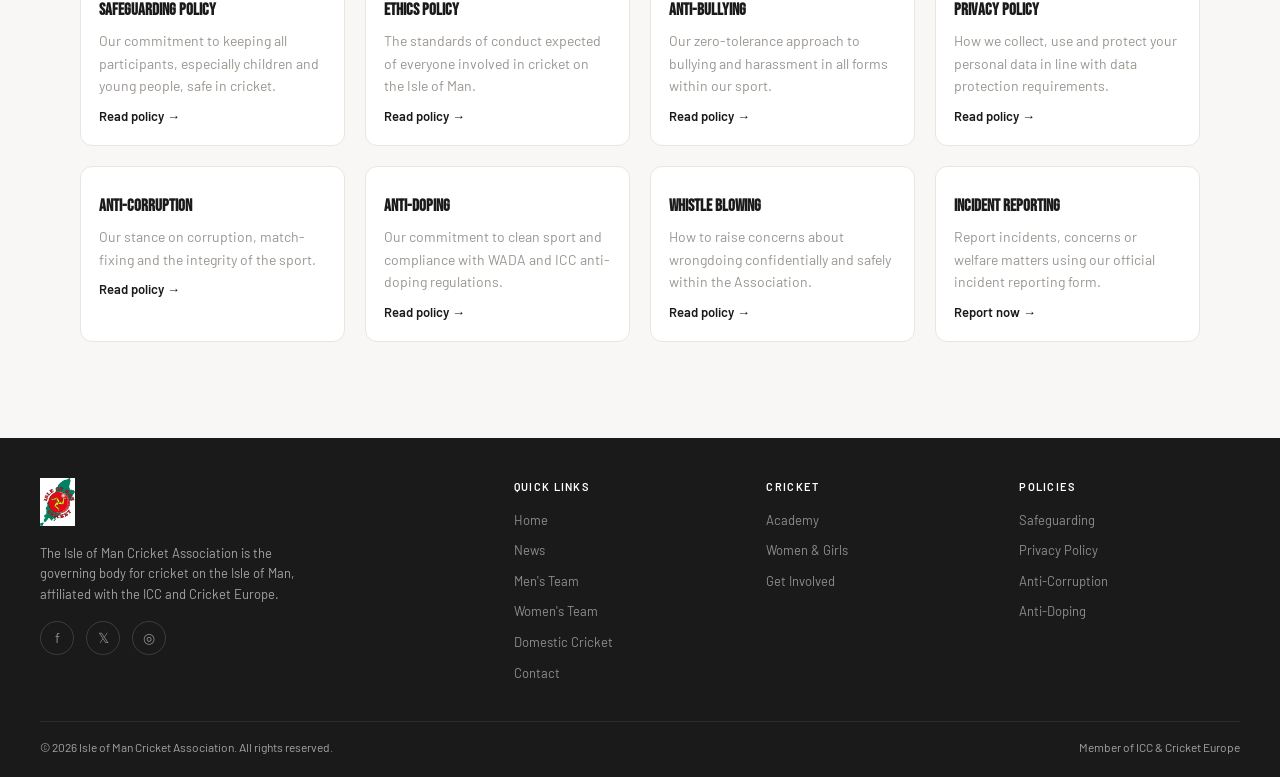
==== commit 3c94d362: "Add stock images throughout the website - Hero section now uses Stock 2.jpg (outdoor batsman) as ful" ====
--- a/about.html
+++ b/about.html
@@ -61,7 +61,7 @@
 </nav>
 
 <!-- PAGE HERO -->
-<div class="page-hero">
+<div class="page-hero" style="background-image:url('images/Junior IOM Cricket.jpg')">
 <div class="page-hero-content">
 <div class="page-hero-label">Who We Are</div>
 <h1>About the IOMCA</h1>
--- a/css/style.css
+++ b/css/style.css
@@ -209,14 +209,17 @@
 .hero-bg {
   position: absolute;
   inset: 0;
-  background: linear-gradient(135deg, var(--green) 0%, #0a0a0a 50%, var(--dark) 100%);
+  background-image: url('../images/Stock 2.jpg');
+  background-size: cover;
+  background-position: center 40%;
 }
 
 .hero-pattern {
   position: absolute;
   inset: 0;
-  background-image: radial-gradient(circle at 20% 80%, rgba(196,30,46,0.15) 0%, transparent 50%),
-    radial-gradient(circle at 80% 20%, rgba(196,30,46,0.2) 0%, transparent 50%);
+  background: linear-gradient(to right, rgba(0,0,0,0.88) 0%, rgba(0,0,0,0.65) 45%, rgba(0,0,0,0.45) 100%),
+    radial-gradient(circle at 20% 80%, rgba(196,30,46,0.2) 0%, transparent 50%),
+    radial-gradient(circle at 80% 20%, rgba(196,30,46,0.15) 0%, transparent 50%);
 }
 
 .hero-content {
@@ -224,20 +227,20 @@
   z-index: 2;
   max-width: 1200px;
   margin: 0 auto;
-  padding: 80px 40px;
+  padding: 48px 40px;
   display: grid;
   grid-template-columns: 1fr 1fr;
-  gap: 60px;
+  gap: 40px;
   align-items: center;
 }
 
 .hero-text h1 {
   font-family: 'Bebas Neue', sans-serif;
-  font-size: clamp(42px, 6vw, 80px);
+  font-size: clamp(36px, 5vw, 68px);
   font-weight: 900;
   color: var(--white);
   line-height: 1.0;
-  margin-bottom: 24px;
+  margin-bottom: 16px;
 }
 
 .hero-text h1 em {
@@ -246,11 +249,11 @@
 }
 
 .hero-text p {
-  font-size: 17px;
+  font-size: 16px;
   color: rgba(255,255,255,0.75);
-  margin-bottom: 36px;
+  margin-bottom: 22px;
   max-width: 420px;
-  line-height: 1.7;
+  line-height: 1.6;
 }
 
 .hero-btns {
@@ -353,13 +356,13 @@
 
 /* ── SECTIONS ── */
 .section {
-  padding: 80px 40px;
+  padding: 48px 40px;
   max-width: 1200px;
   margin: 0 auto;
 }
 
 .section-header {
-  margin-bottom: 48px;
+  margin-bottom: 28px;
 }
 
 .section-label {
@@ -408,8 +411,10 @@
 }
 
 .news-card-img {
-  height: 180px;
+  height: 130px;
   background: linear-gradient(135deg, var(--red), #8B0000);
+  background-size: cover;
+  background-position: center;
   display: flex;
   align-items: center;
   justify-content: center;
@@ -417,7 +422,7 @@
 }
 
 .news-card-body {
-  padding: 20px;
+  padding: 14px;
 }
 
 .news-card-tag {
@@ -447,7 +452,7 @@
 /* ── STAT STRIP ── */
 .stat-strip {
   background: var(--green);
-  padding: 48px 40px;
+  padding: 28px 40px;
 }
 
 .stat-strip-inner {
@@ -455,23 +460,23 @@
   margin: 0 auto;
   display: grid;
   grid-template-columns: repeat(4, 1fr);
-  gap: 40px;
+  gap: 24px;
   text-align: center;
 }
 
 .stat-item .number {
   font-family: 'Bebas Neue', sans-serif;
-  font-size: 52px;
+  font-size: 40px;
   font-weight: 900;
   color: var(--white);
   line-height: 1;
 }
 
 .stat-item .label {
-  font-size: 13px;
+  font-size: 12px;
   font-weight: 500;
   color: rgba(255,255,255,0.7);
-  margin-top: 6px;
+  margin-top: 4px;
   letter-spacing: 0.05em;
   text-transform: uppercase;
 }
@@ -486,7 +491,7 @@
 .card {
   background: var(--white);
   border-radius: 12px;
-  padding: 28px;
+  padding: 18px;
   border: 1px solid var(--light-grey);
   transition: transform 0.2s, box-shadow 0.2s;
   text-decoration: none;
@@ -499,16 +504,16 @@
 }
 
 .card-icon {
-  font-size: 36px;
-  margin-bottom: 14px;
+  font-size: 28px;
+  margin-bottom: 8px;
 }
 
 .card-title {
   font-family: 'Bebas Neue', sans-serif;
-  font-size: 18px;
+  font-size: 17px;
   font-weight: 700;
   color: var(--dark);
-  margin-bottom: 8px;
+  margin-bottom: 6px;
 }
 
 .card-desc {
@@ -519,7 +524,7 @@
 
 .card-arrow {
   display: inline-block;
-  margin-top: 14px;
+  margin-top: 8px;
   font-size: 13px;
   font-weight: 600;
   color: var(--green);
@@ -529,7 +534,9 @@
 .page-hero {
   padding-top: var(--nav-height);
   background: linear-gradient(135deg, var(--green) 0%, #0a0a0a 100%);
-  padding-bottom: 60px;
+  background-size: cover;
+  background-position: center;
+  padding-bottom: 36px;
   position: relative;
   overflow: hidden;
 }
@@ -538,7 +545,8 @@
   content: '';
   position: absolute;
   inset: 0;
-  background-image: radial-gradient(circle at 80% 50%, rgba(196,30,46,0.12) 0%, transparent 60%);
+  background: linear-gradient(135deg, rgba(0,0,0,0.72) 0%, rgba(0,0,0,0.55) 100%),
+    radial-gradient(circle at 80% 50%, rgba(196,30,46,0.15) 0%, transparent 60%);
 }
 
 .page-hero-content {
@@ -546,7 +554,7 @@
   z-index: 2;
   max-width: 1200px;
   margin: 0 auto;
-  padding: 60px 40px 0;
+  padding: 36px 40px 0;
 }
 
 .page-hero-label {
@@ -598,7 +606,7 @@
 }
 
 .player-avatar {
-  height: 180px;
+  height: 140px;
   background: linear-gradient(160deg, var(--green) 0%, #0a0a0a 100%);
   display: flex;
   align-items: center;
@@ -625,7 +633,7 @@
 }
 
 .player-info {
-  padding: 16px;
+  padding: 12px;
 }
 
 .player-info .name {
@@ -689,9 +697,9 @@
 
 .modal-header {
   background: linear-gradient(135deg, var(--green), #0a0a0a);
-  padding: 40px;
-  display: flex;
-  gap: 24px;
+  padding: 24px;
+  display: flex;
+  gap: 16px;
   align-items: flex-start;
   position: relative;
 }
@@ -749,20 +757,20 @@
 }
 
 .modal-body {
-  padding: 32px 40px;
+  padding: 20px 24px;
 }
 
 .modal-stats {
   display: grid;
   grid-template-columns: repeat(3, 1fr);
-  gap: 16px;
-  margin-bottom: 28px;
+  gap: 10px;
+  margin-bottom: 16px;
 }
 
 .modal-stat {
   background: var(--off-white);
   border-radius: 8px;
-  padding: 14px;
+  padding: 10px;
   text-align: center;
 }
 
@@ -839,8 +847,8 @@
 footer {
   background: var(--dark);
   color: rgba(255,255,255,0.6);
-  padding: 60px 40px 30px;
-  margin-top: 80px;
+  padding: 40px 40px 20px;
+  margin-top: 48px;
 }
 
 .footer-inner {
@@ -848,15 +856,15 @@
   margin: 0 auto;
   display: grid;
   grid-template-columns: 2fr 1fr 1fr 1fr;
-  gap: 48px;
-  margin-bottom: 48px;
-}
-
-.footer-brand img { height: 60px; margin-bottom: 14px; }
+  gap: 32px;
+  margin-bottom: 32px;
+}
+
+.footer-brand img { height: 48px; margin-bottom: 10px; }
 
 .footer-brand p {
   font-size: 13px;
-  line-height: 1.7;
+  line-height: 1.6;
   max-width: 260px;
 }
 
@@ -866,12 +874,12 @@
   letter-spacing: 0.12em;
   text-transform: uppercase;
   color: var(--white);
-  margin-bottom: 16px;
+  margin-bottom: 10px;
 }
 
 .footer-col ul { list-style: none; }
 
-.footer-col ul li { margin-bottom: 8px; }
+.footer-col ul li { margin-bottom: 5px; }
 
 .footer-col ul li a {
   font-size: 13px;
@@ -885,7 +893,7 @@
 .footer-bottom {
   max-width: 1200px;
   margin: 0 auto;
-  padding-top: 24px;
+  padding-top: 16px;
   border-top: 1px solid rgba(255,255,255,0.08);
   display: flex;
   justify-content: space-between;
@@ -955,11 +963,11 @@
     box-shadow: 0 8px 30px rgba(0,0,0,0.1);
   }
   .nav-dropdown { position: static; opacity: 1; pointer-events: all; transform: none; box-shadow: none; border: none; padding-left: 16px; }
-  .section { padding: 48px 20px; }
-  .quick-bar { padding: 0 20px; }
-  .footer-inner { grid-template-columns: 1fr; gap: 32px; }
-  .modal-body { padding: 24px 20px; }
-  .modal-header { padding: 28px 20px; }
+  .section { padding: 28px 16px; }
+  .quick-bar { padding: 0 16px; }
+  .footer-inner { grid-template-columns: 1fr; gap: 20px; }
+  .modal-body { padding: 16px; }
+  .modal-header { padding: 18px 16px; }
   .modal-stats { grid-template-columns: repeat(3, 1fr); }
 }
 
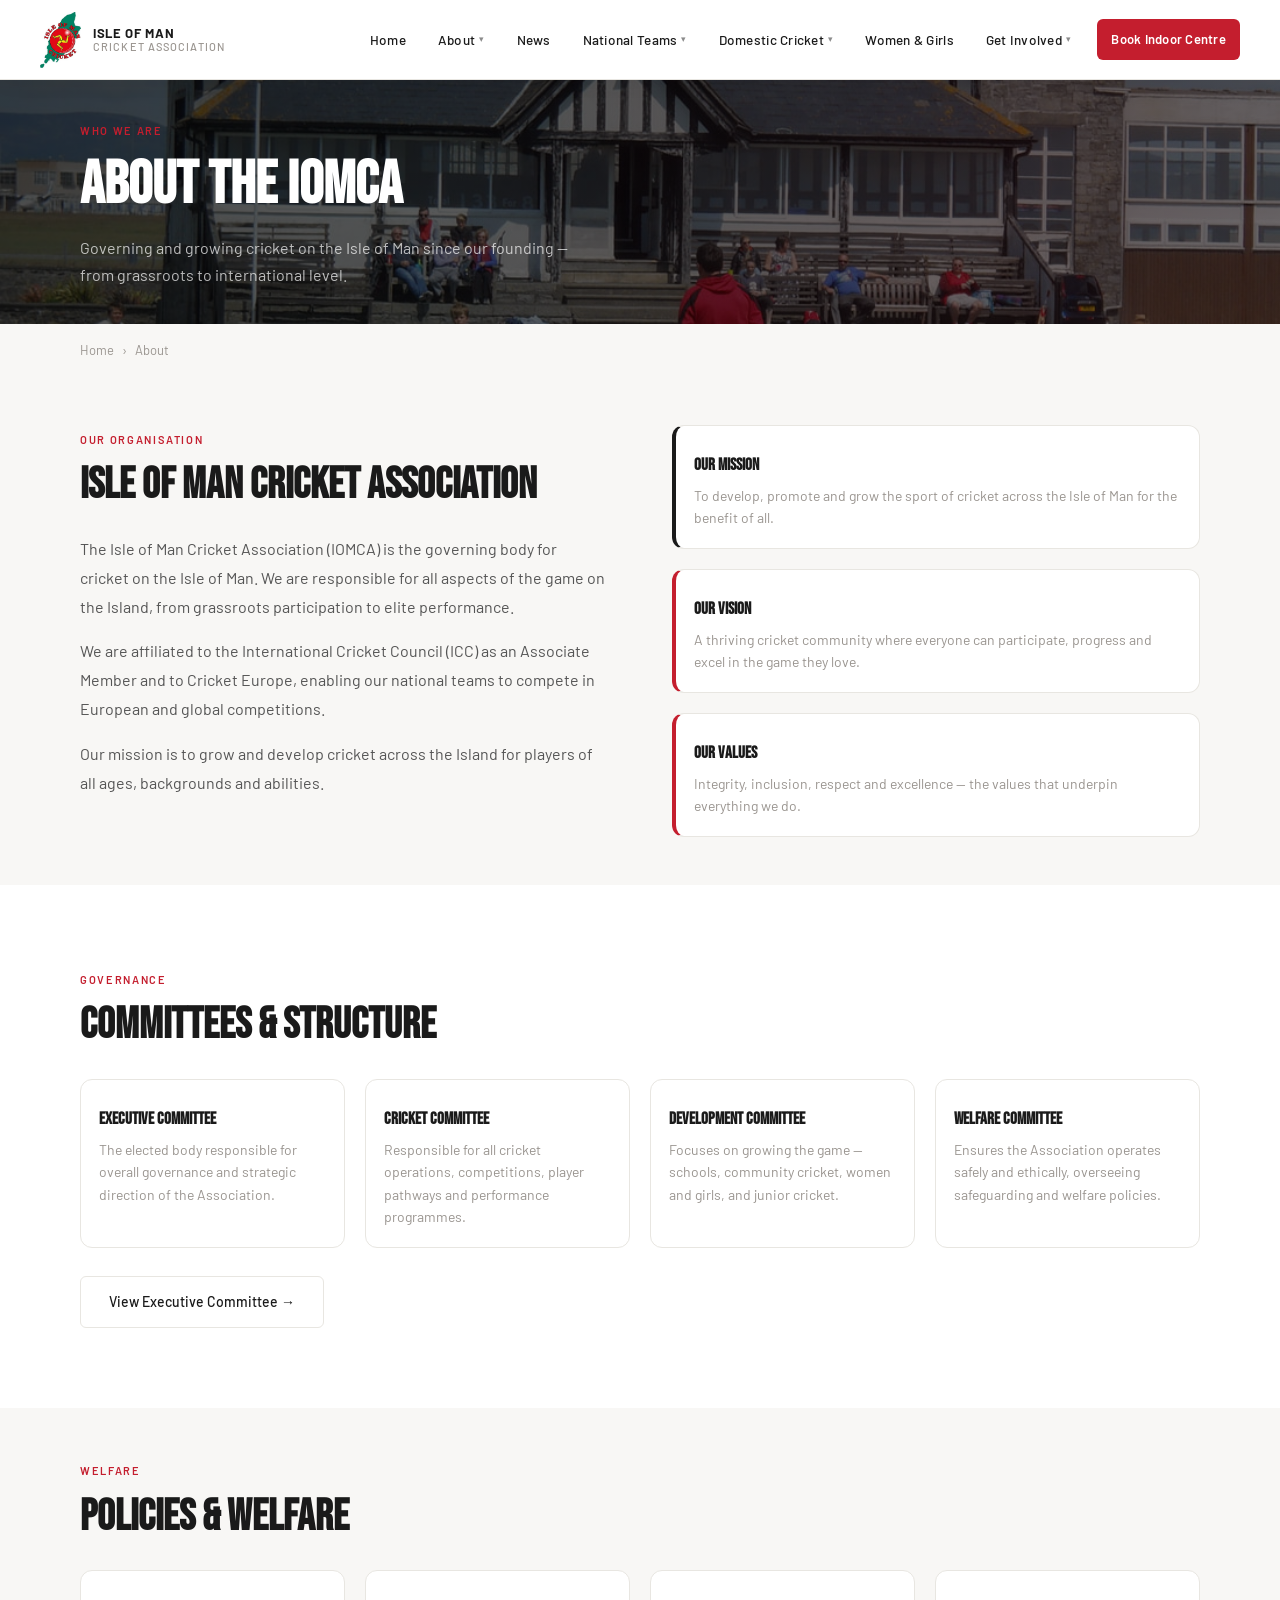
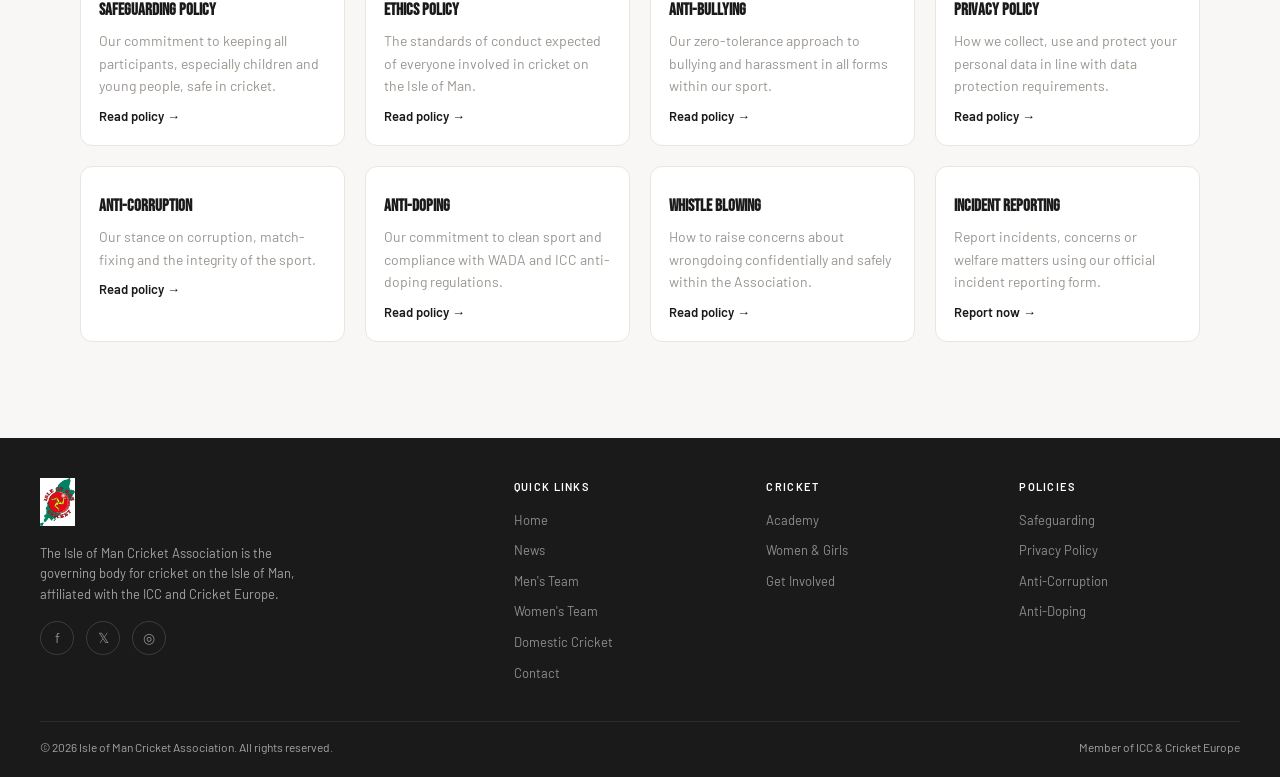
==== commit 9d1a9500: "Update about.html" ====
--- a/about.html
+++ b/about.html
@@ -55,7 +55,7 @@
 <li><a href="get-involved.html#community">Community</a></li>
 </ul>
 </li>
-<li><a href="https://www.iomcricket.co.uk/store/c1/Featured_Products.html" class="nav-store-btn" target="_blank">Shop</a></li>
+<li><a href="https://booking.iomcricket.co.uk/" class="nav-store-btn" target="_blank">Book Indoor Centre</a></li>
 </ul>
 <div class="hamburger" id="hamburger"><span></span><span></span><span></span></div>
 </nav>
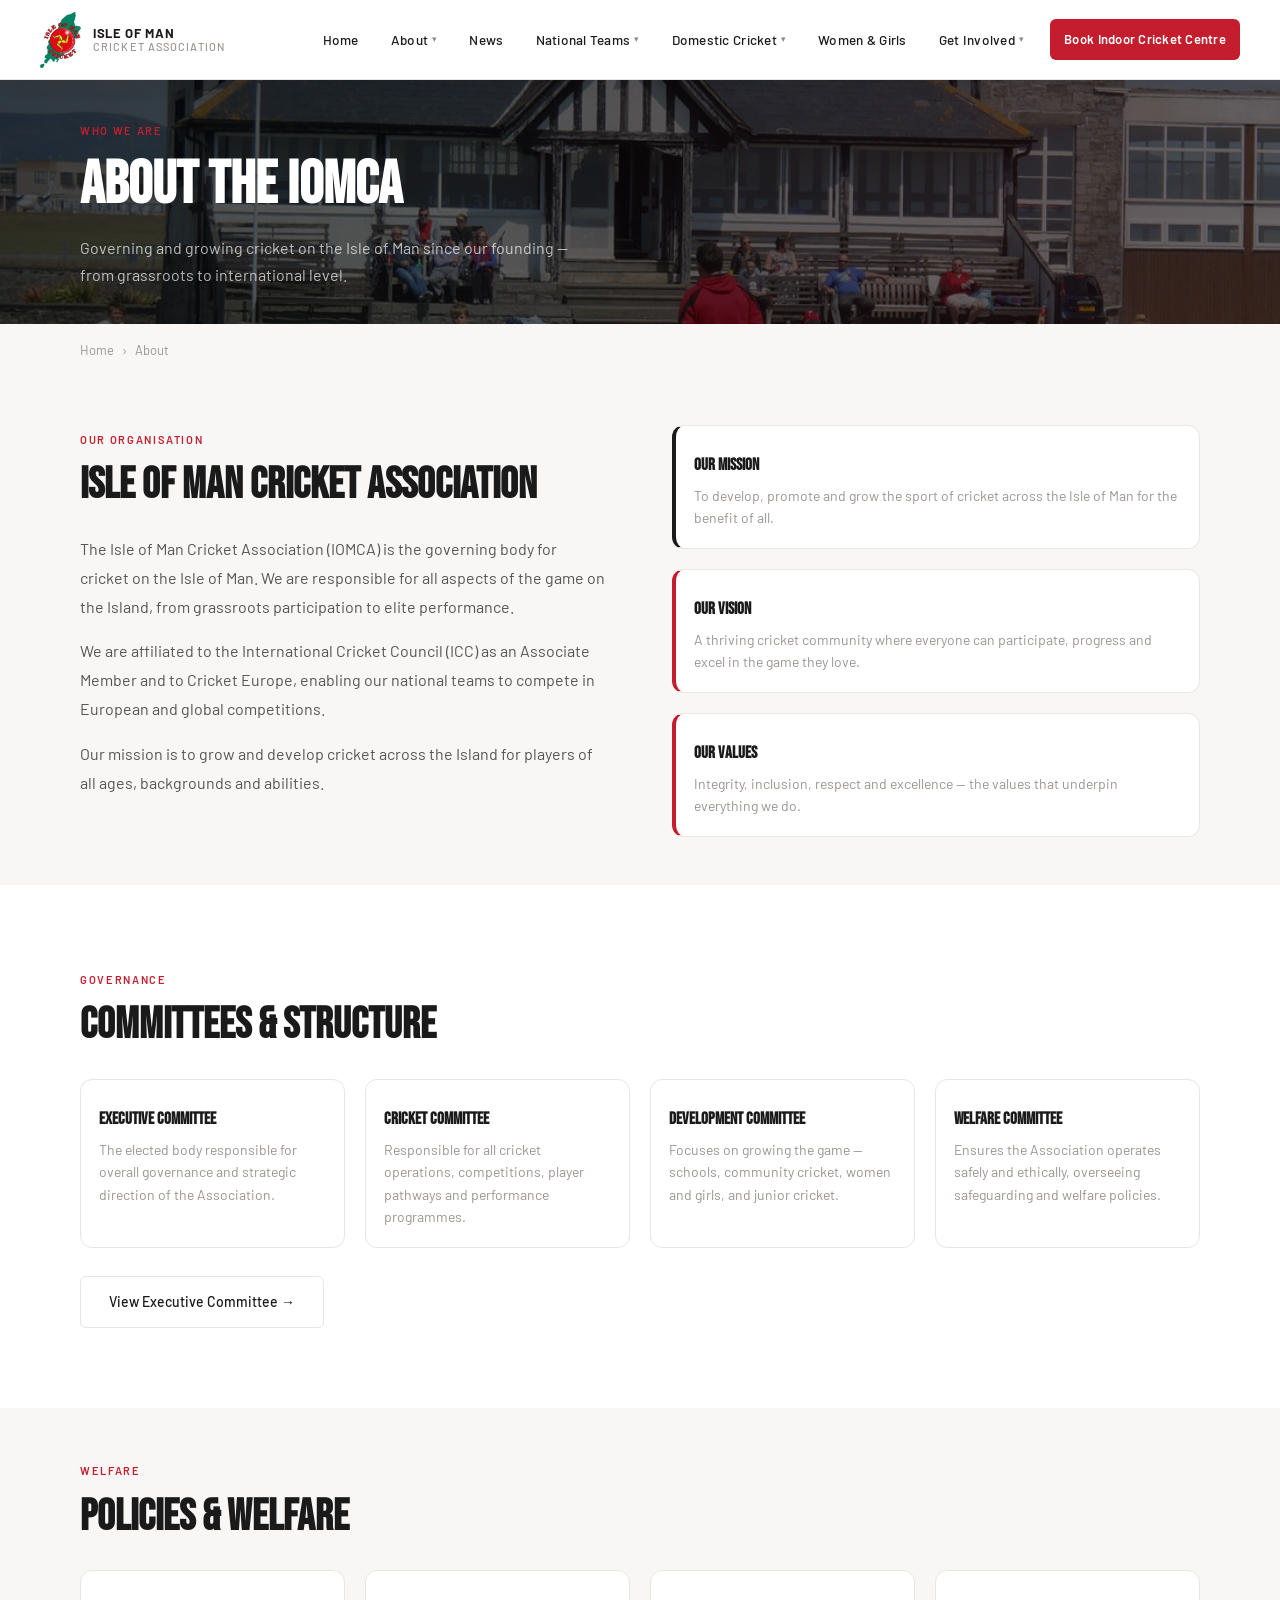
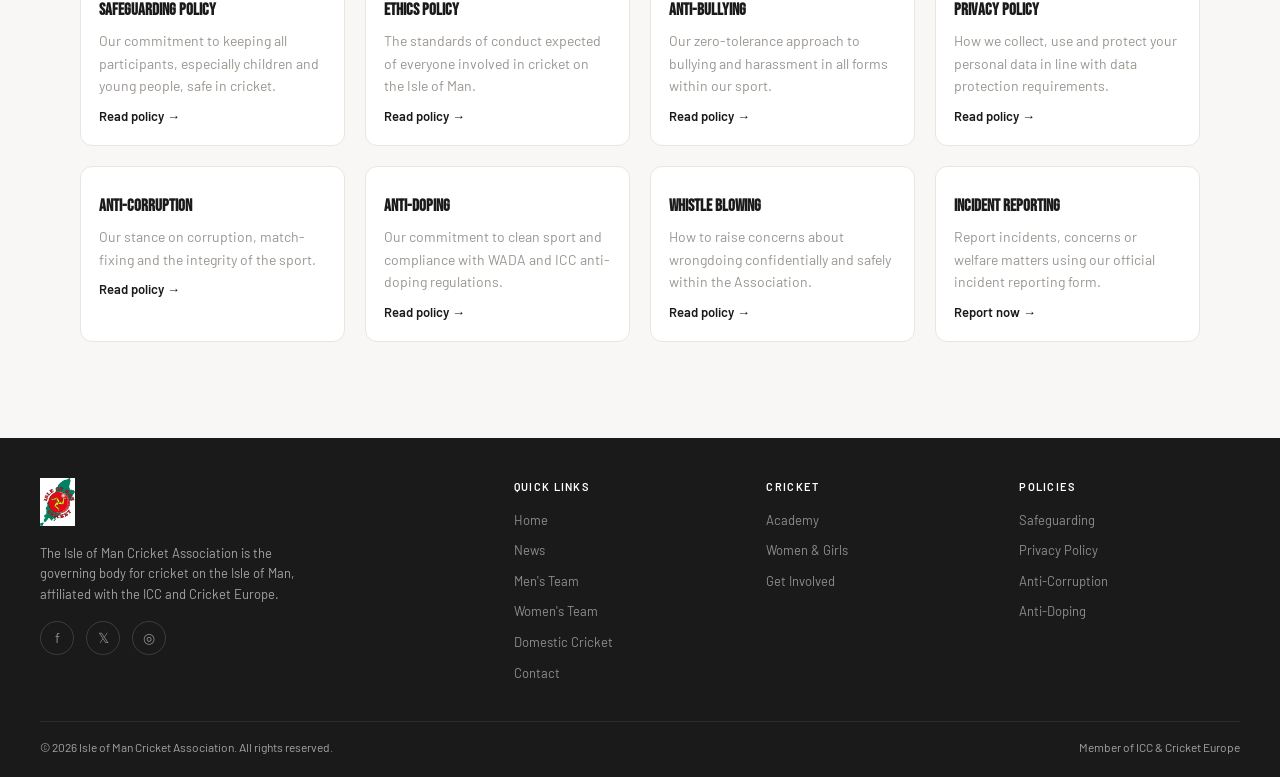
==== commit ff73a737: "Standardise nav CTA to 'Book Indoor Cricket Centre' across all pages Updated all 13 nav bars to use " ====
--- a/about.html
+++ b/about.html
@@ -55,7 +55,7 @@
 <li><a href="get-involved.html#community">Community</a></li>
 </ul>
 </li>
-<li><a href="https://booking.iomcricket.co.uk/" class="nav-store-btn" target="_blank">Book Indoor Centre</a></li>
+<li><a href="https://booking.iomcricket.co.uk/" class="nav-store-btn" target="_blank">Book Indoor Cricket Centre</a></li>
 </ul>
 <div class="hamburger" id="hamburger"><span></span><span></span><span></span></div>
 </nav>
--- a/css/style.css
+++ b/css/style.css
@@ -1118,3 +1118,280 @@
 /* ── WOMEN & GIRLS special accent ── */
 .accent-red .section-label { color: var(--red); }
 .accent-red .card-arrow { color: var(--red); }
+
+/* ── CALENDAR ── */
+.cal-filters {
+  display: flex;
+  gap: 8px;
+  flex-wrap: wrap;
+  margin-bottom: 28px;
+}
+
+.cal-filter-btn {
+  padding: 8px 20px;
+  border: 2px solid var(--light-grey);
+  background: transparent;
+  border-radius: 100px;
+  font-family: 'Barlow', sans-serif;
+  font-size: 13px;
+  font-weight: 600;
+  color: var(--mid-grey);
+  cursor: pointer;
+  transition: all 0.15s;
+  white-space: nowrap;
+}
+
+.cal-filter-btn:hover {
+  border-color: var(--dark);
+  color: var(--dark);
+}
+
+.cal-filter-btn.active { background: var(--dark); border-color: var(--dark); color: var(--white); }
+.cal-filter-btn.active[data-filter="match"] { background: var(--red); border-color: var(--red); }
+.cal-filter-btn.active[data-filter="meeting"] { background: #1a4a8a; border-color: #1a4a8a; }
+.cal-filter-btn.active[data-filter="school"] { background: #1a6b3a; border-color: #1a6b3a; }
+
+.cal-wrapper {
+  display: grid;
+  grid-template-columns: 1fr 340px;
+  gap: 24px;
+  align-items: start;
+}
+
+.cal-main {
+  background: var(--white);
+  border-radius: 12px;
+  border: 1px solid var(--light-grey);
+  overflow: hidden;
+}
+
+.cal-header {
+  display: flex;
+  align-items: center;
+  justify-content: space-between;
+  padding: 16px 20px;
+  border-bottom: 1px solid var(--light-grey);
+}
+
+.cal-month-year {
+  font-family: 'Bebas Neue', sans-serif;
+  font-size: 22px;
+  letter-spacing: 0.05em;
+  color: var(--dark);
+}
+
+.cal-nav {
+  background: none;
+  border: 1px solid var(--light-grey);
+  width: 34px;
+  height: 34px;
+  border-radius: 6px;
+  cursor: pointer;
+  font-size: 20px;
+  color: var(--dark);
+  display: flex;
+  align-items: center;
+  justify-content: center;
+  transition: all 0.15s;
+  line-height: 1;
+}
+
+.cal-nav:hover { background: var(--off-white); border-color: var(--dark); }
+
+.cal-day-headers {
+  display: grid;
+  grid-template-columns: repeat(7, 1fr);
+  border-bottom: 1px solid var(--light-grey);
+}
+
+.cal-day-headers div {
+  padding: 10px 0;
+  text-align: center;
+  font-size: 11px;
+  font-weight: 700;
+  text-transform: uppercase;
+  letter-spacing: 0.08em;
+  color: var(--mid-grey);
+}
+
+.cal-grid-body {
+  display: grid;
+  grid-template-columns: repeat(7, 1fr);
+}
+
+.cal-cell {
+  min-height: 74px;
+  padding: 8px 6px;
+  border-bottom: 1px solid var(--light-grey);
+  border-right: 1px solid var(--light-grey);
+  position: relative;
+}
+
+.cal-cell:nth-child(7n) { border-right: none; }
+
+.cal-cell-empty { background: var(--off-white); }
+
+.cal-cell-date {
+  font-size: 13px;
+  font-weight: 600;
+  color: var(--dark);
+  display: inline-flex;
+  width: 26px;
+  height: 26px;
+  align-items: center;
+  justify-content: center;
+  border-radius: 50%;
+}
+
+.cal-cell-today .cal-cell-date {
+  background: var(--red);
+  color: var(--white);
+}
+
+.cal-dots {
+  display: flex;
+  gap: 3px;
+  margin-top: 5px;
+  flex-wrap: wrap;
+  align-items: center;
+}
+
+.cal-dot {
+  width: 7px;
+  height: 7px;
+  border-radius: 50%;
+  flex-shrink: 0;
+}
+
+.cal-dot-match   { background: var(--red); }
+.cal-dot-meeting { background: #1a4a8a; }
+.cal-dot-school  { background: #1a6b3a; }
+
+.cal-dot-more {
+  font-size: 9px;
+  font-weight: 700;
+  color: var(--mid-grey);
+  line-height: 1;
+}
+
+/* Events panel */
+.cal-events-panel {
+  background: var(--white);
+  border-radius: 12px;
+  border: 1px solid var(--light-grey);
+  overflow: hidden;
+}
+
+.cal-events-header {
+  padding: 16px 20px;
+  border-bottom: 1px solid var(--light-grey);
+}
+
+.cal-events-panel-title {
+  font-family: 'Bebas Neue', sans-serif;
+  font-size: 18px;
+  letter-spacing: 0.05em;
+  color: var(--dark);
+}
+
+.cal-events-list {
+  max-height: 520px;
+  overflow-y: auto;
+}
+
+.cal-event-item {
+  display: flex;
+  gap: 14px;
+  padding: 14px 16px;
+  border-bottom: 1px solid var(--light-grey);
+  align-items: flex-start;
+  transition: background 0.15s;
+}
+
+.cal-event-item:last-child { border-bottom: none; }
+.cal-event-item:hover { background: var(--off-white); }
+
+.cal-event-date-col {
+  display: flex;
+  flex-direction: column;
+  align-items: center;
+  min-width: 38px;
+  text-align: center;
+  flex-shrink: 0;
+}
+
+.cal-event-day-name {
+  font-size: 10px;
+  font-weight: 700;
+  text-transform: uppercase;
+  letter-spacing: 0.05em;
+  color: var(--mid-grey);
+  line-height: 1;
+}
+
+.cal-event-day-num {
+  font-family: 'Bebas Neue', sans-serif;
+  font-size: 26px;
+  line-height: 1;
+  color: var(--dark);
+}
+
+.cal-event-month-abbr {
+  font-size: 10px;
+  font-weight: 600;
+  text-transform: uppercase;
+  color: var(--mid-grey);
+  line-height: 1;
+}
+
+.cal-event-info { flex: 1; min-width: 0; }
+
+.cal-event-badge {
+  display: inline-block;
+  padding: 2px 8px;
+  border-radius: 100px;
+  font-size: 10px;
+  font-weight: 700;
+  text-transform: uppercase;
+  letter-spacing: 0.05em;
+  margin-bottom: 5px;
+}
+
+.cal-event-badge-match   { background: rgba(196,30,46,0.1);  color: var(--red); }
+.cal-event-badge-meeting { background: rgba(26,74,138,0.1);  color: #1a4a8a; }
+.cal-event-badge-school  { background: rgba(26,107,58,0.1); color: #1a6b3a; }
+
+.cal-event-title {
+  font-size: 13.5px;
+  font-weight: 600;
+  color: var(--dark);
+  line-height: 1.3;
+  white-space: nowrap;
+  overflow: hidden;
+  text-overflow: ellipsis;
+}
+
+.cal-event-detail {
+  font-size: 12px;
+  color: var(--mid-grey);
+  margin-top: 2px;
+}
+
+.cal-no-events {
+  padding: 40px 20px;
+  text-align: center;
+  color: var(--mid-grey);
+  font-size: 14px;
+}
+
+@media (max-width: 960px) {
+  .cal-wrapper { grid-template-columns: 1fr; }
+  .cal-events-list { max-height: 400px; }
+}
+
+@media (max-width: 600px) {
+  .cal-cell { min-height: 52px; padding: 5px 3px; }
+  .cal-cell-date { font-size: 11px; width: 22px; height: 22px; }
+  .cal-dot { width: 5px; height: 5px; }
+  .cal-filter-btn { font-size: 12px; padding: 6px 14px; }
+}
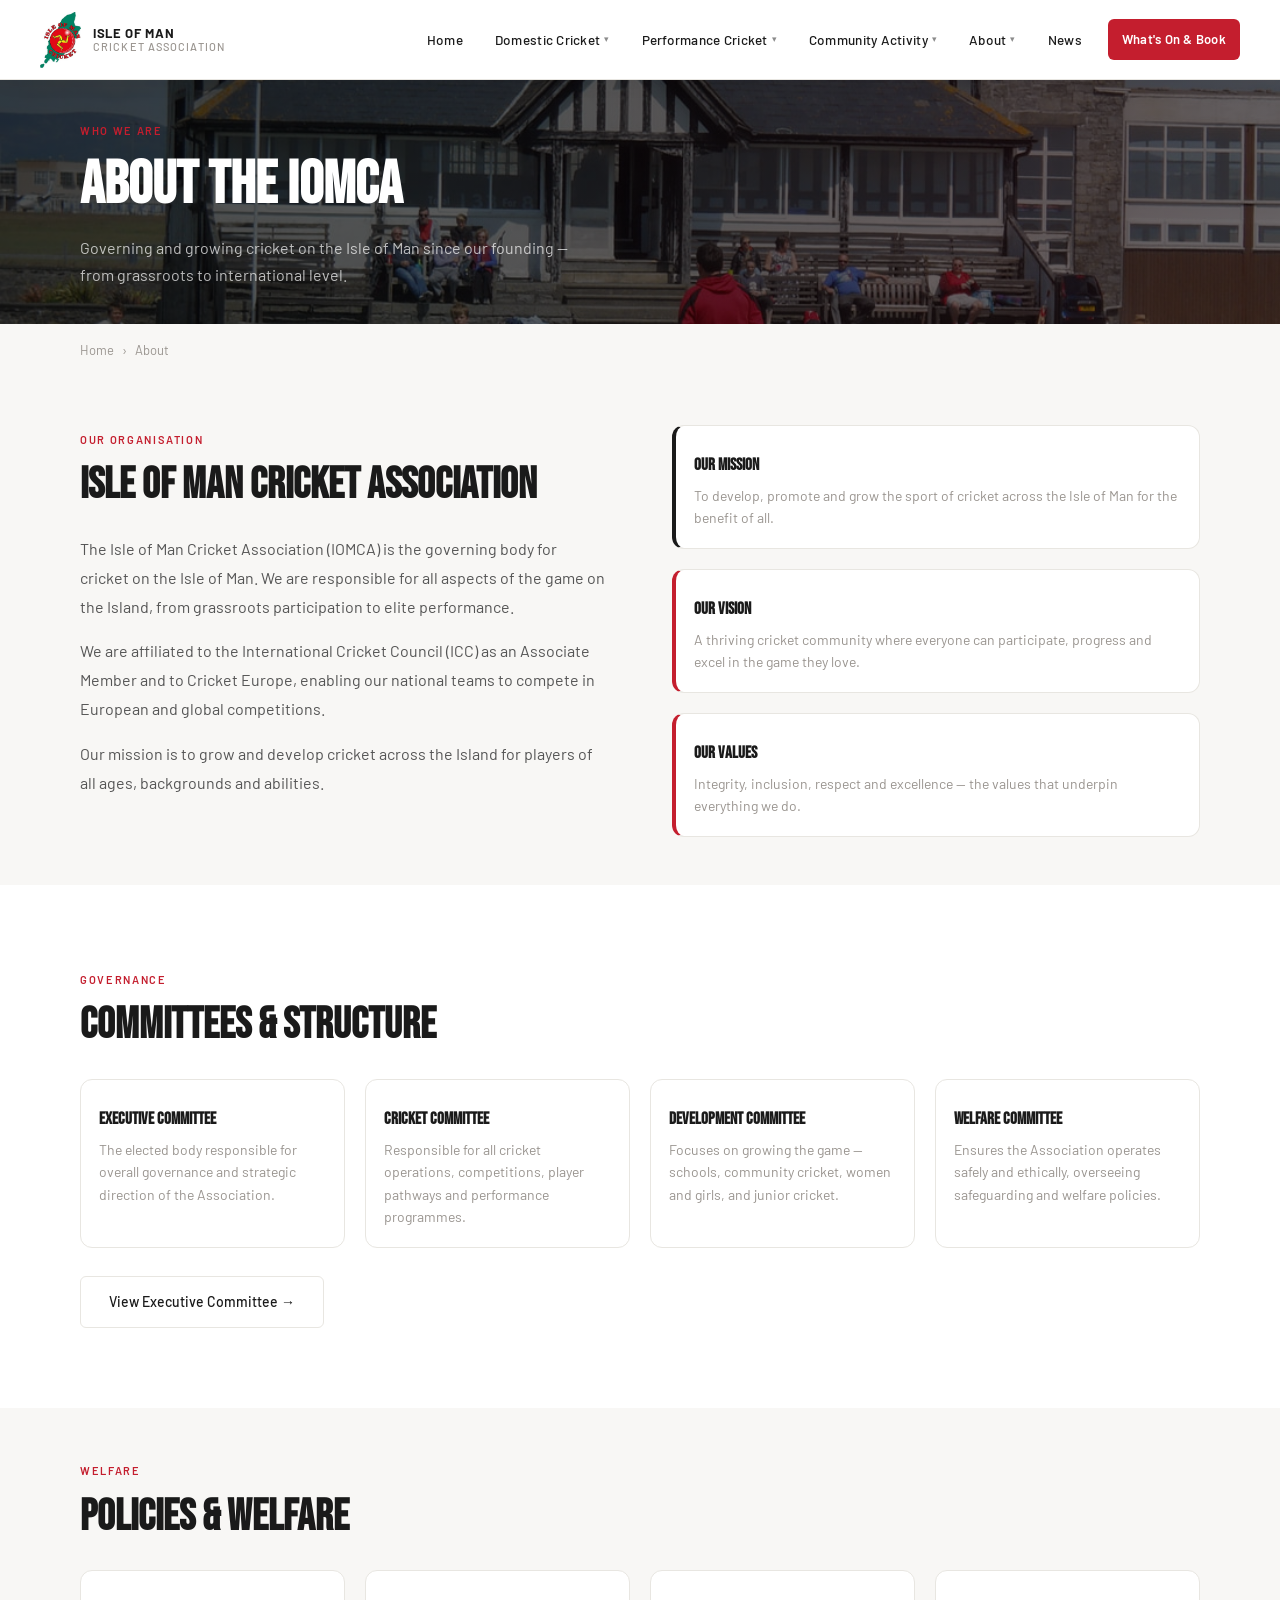
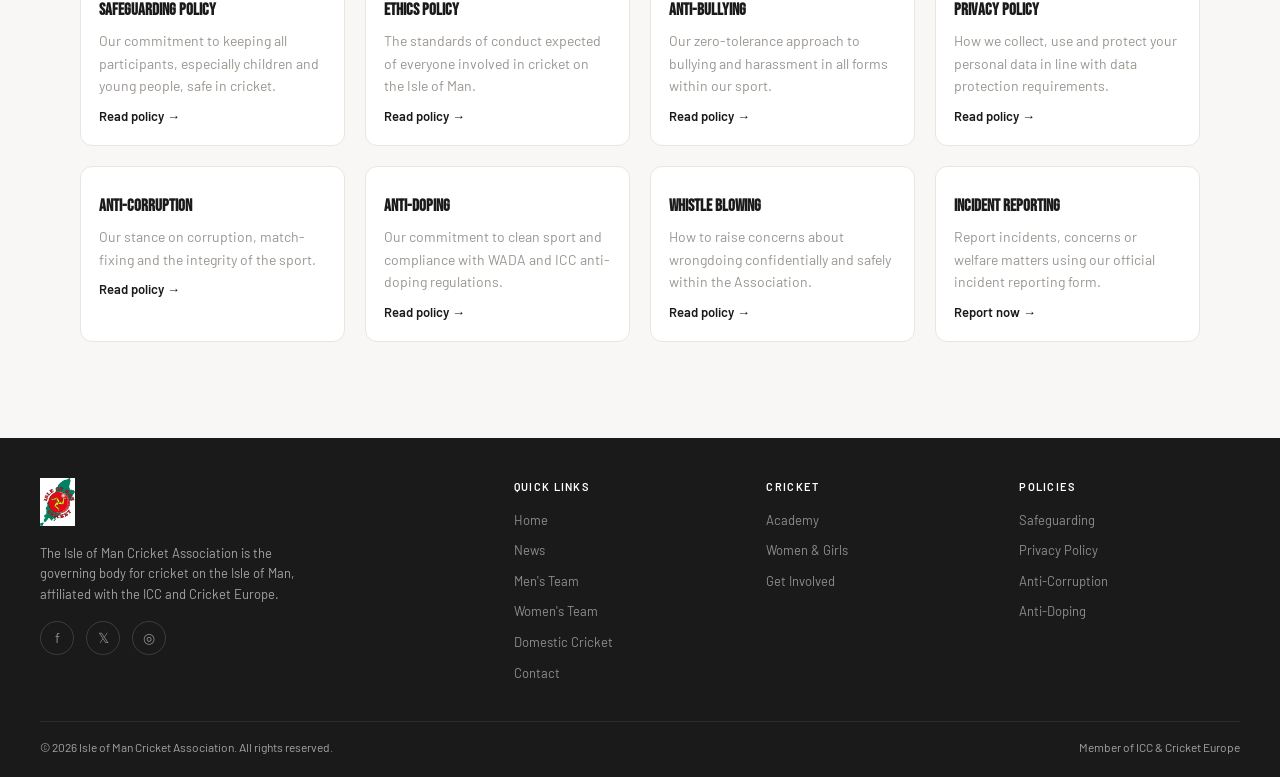
==== commit 191e9c7c: "Restructure navigation and add community activity content - Replace old nav (National Teams, Women &" ====
--- a/about.html
+++ b/about.html
@@ -19,43 +19,44 @@
 </a>
 <ul class="nav-links" id="nav-links">
 <li><a href="index.html">Home</a></li>
-<li><span class="active">About<span class="nav-caret">▾</span></span>
+<li>
+<span>Domestic Cricket<span class="nav-caret">▾</span></span>
+<ul class="nav-dropdown">
+<li><a href="domestic.html#clubs">Find a Club</a></li>
+<li><a href="get-involved.html#coaching">Coaching</a></li>
+<li><a href="get-involved.html#umpiring">Umpiring</a></li>
+</ul>
+</li>
+<li>
+<span>Performance Cricket<span class="nav-caret">▾</span></span>
+<ul class="nav-dropdown">
+<li><a href="mens-team.html">Men's National Team</a></li>
+<li><a href="womens-team.html">Women's National Team</a></li>
+<li><a href="academy.html">Academy &amp; EPP</a></li>
+<li><a href="roll-of-honour.html">Roll of Honour</a></li>
+</ul>
+</li>
+<li>
+<span>Community Activity<span class="nav-caret">▾</span></span>
+<ul class="nav-dropdown">
+<li><a href="community.html#schools">Schools</a></li>
+<li><a href="community.html#future-red-caps">Future Red Caps</a></li>
+<li><a href="community.html#cricstart">Cric Start</a></li>
+<li><a href="community.html#camps">Summer Camps</a></li>
+</ul>
+</li>
+<li>
+<span class="active">About<span class="nav-caret">▾</span></span>
 <ul class="nav-dropdown">
 <li><a href="about.html">About IOMCA</a></li>
 <li><a href="about.html#committees">Committees</a></li>
-<li><a href="about.html#policies">Welfare & Policies</a></li>
+<li><a href="about.html#policies">Welfare &amp; Policies</a></li>
 <li><a href="partners.html">Partners</a></li>
 <li><a href="contact.html">Contact Us</a></li>
 </ul>
 </li>
 <li><a href="news.html">News</a></li>
-<li><span>National Teams<span class="nav-caret">▾</span></span>
-<ul class="nav-dropdown">
-<li><a href="mens-team.html">Men's National Team</a></li>
-<li><a href="womens-team.html">Women's National Team</a></li>
-<li><a href="academy.html">Academy & EPP</a></li>
-<li><a href="roll-of-honour.html">Roll of Honour</a></li>
-</ul>
-</li>
-<li><span>Domestic Cricket<span class="nav-caret">▾</span></span>
-<ul class="nav-dropdown">
-<li><a href="domestic.html">Overview</a></li>
-<li><a href="domestic.html#leagues">Leagues & Competitions</a></li>
-<li><a href="domestic.html#clubs">Clubs</a></li>
-<li><a href="domestic.html#junior">Junior Cricket</a></li>
-</ul>
-</li>
-<li><a href="women-girls.html">Women & Girls</a></li>
-<li><span>Get Involved<span class="nav-caret">▾</span></span>
-<ul class="nav-dropdown">
-<li><a href="get-involved.html">Play Cricket</a></li>
-<li><a href="get-involved.html#coaching">Coaching</a></li>
-<li><a href="get-involved.html#umpiring">Umpiring & Scoring</a></li>
-<li><a href="get-involved.html#schools">Schools</a></li>
-<li><a href="get-involved.html#community">Community</a></li>
-</ul>
-</li>
-<li><a href="https://booking.iomcricket.co.uk/" class="nav-store-btn" target="_blank">Book Indoor Cricket Centre</a></li>
+<li><a href="https://booking.iomcricket.co.uk/" class="nav-store-btn" target="_blank">What's On &amp; Book</a></li>
 </ul>
 <div class="hamburger" id="hamburger"><span></span><span></span><span></span></div>
 </nav>
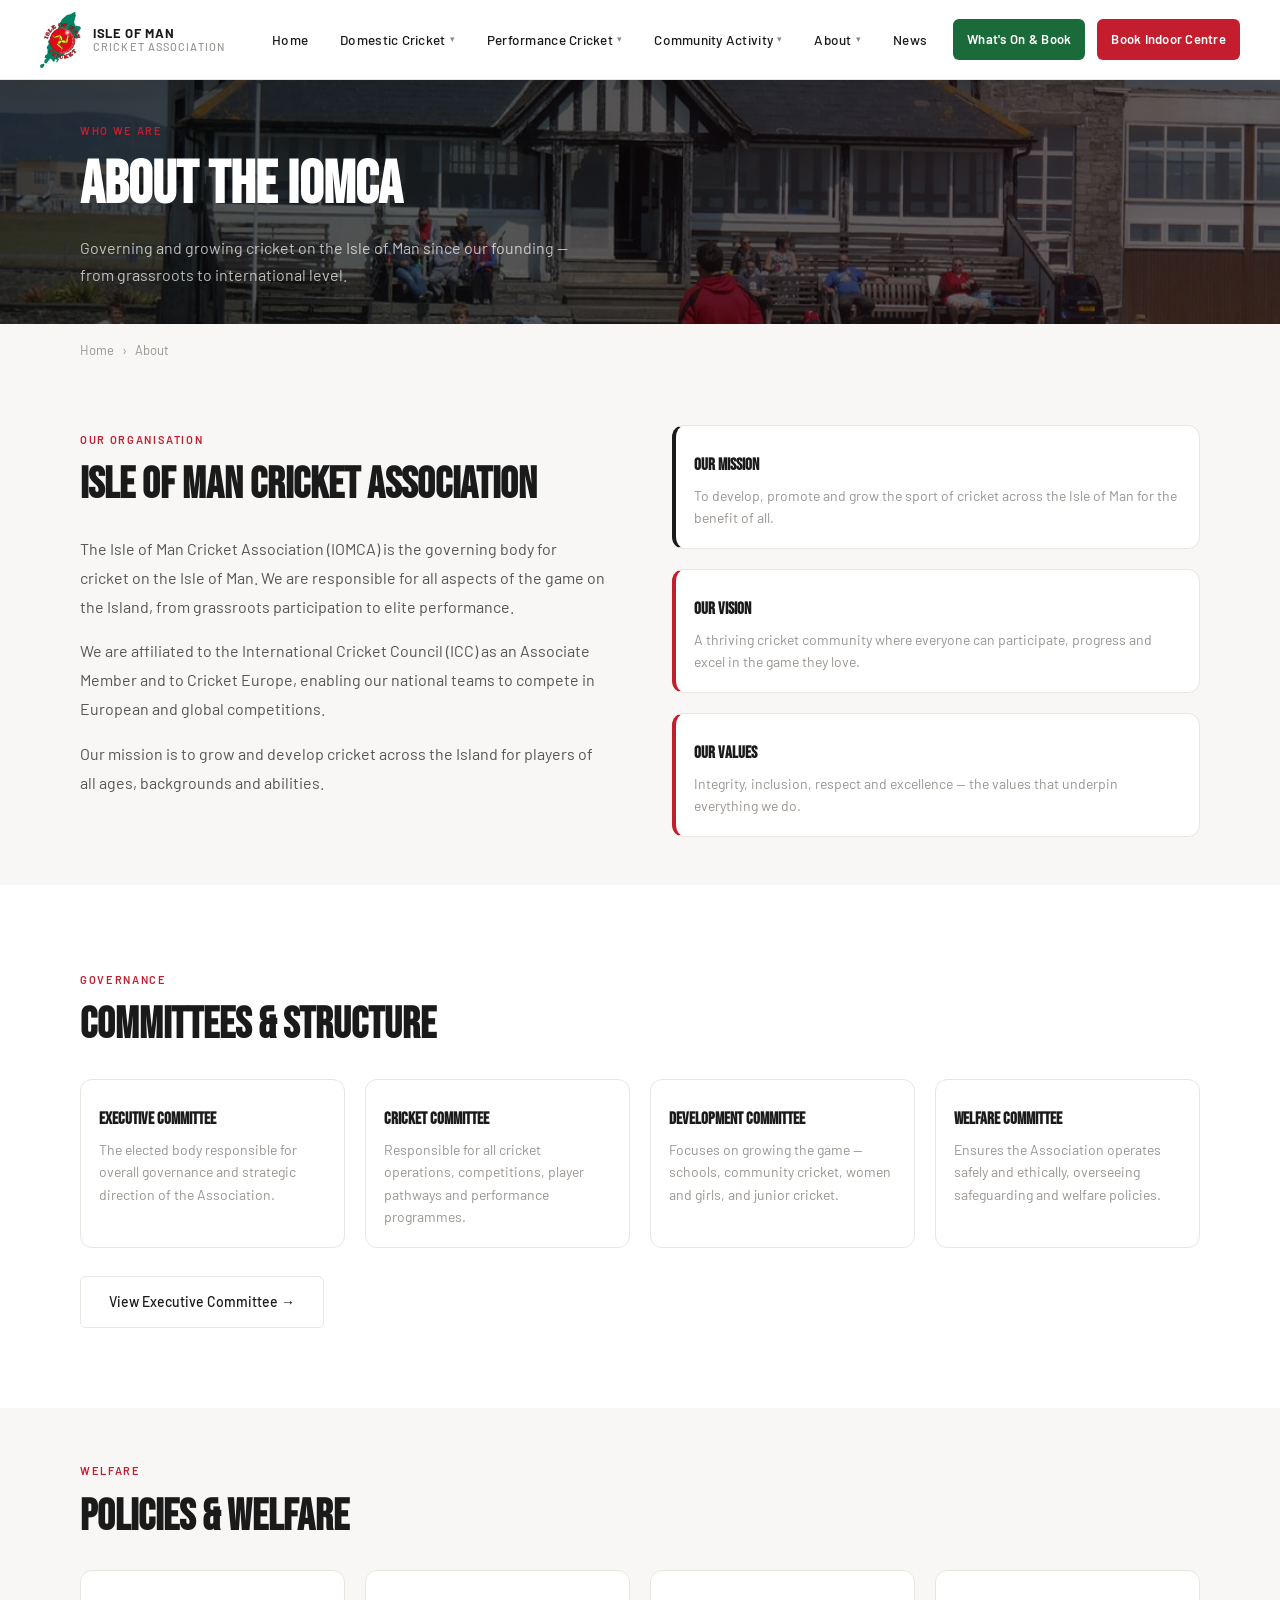
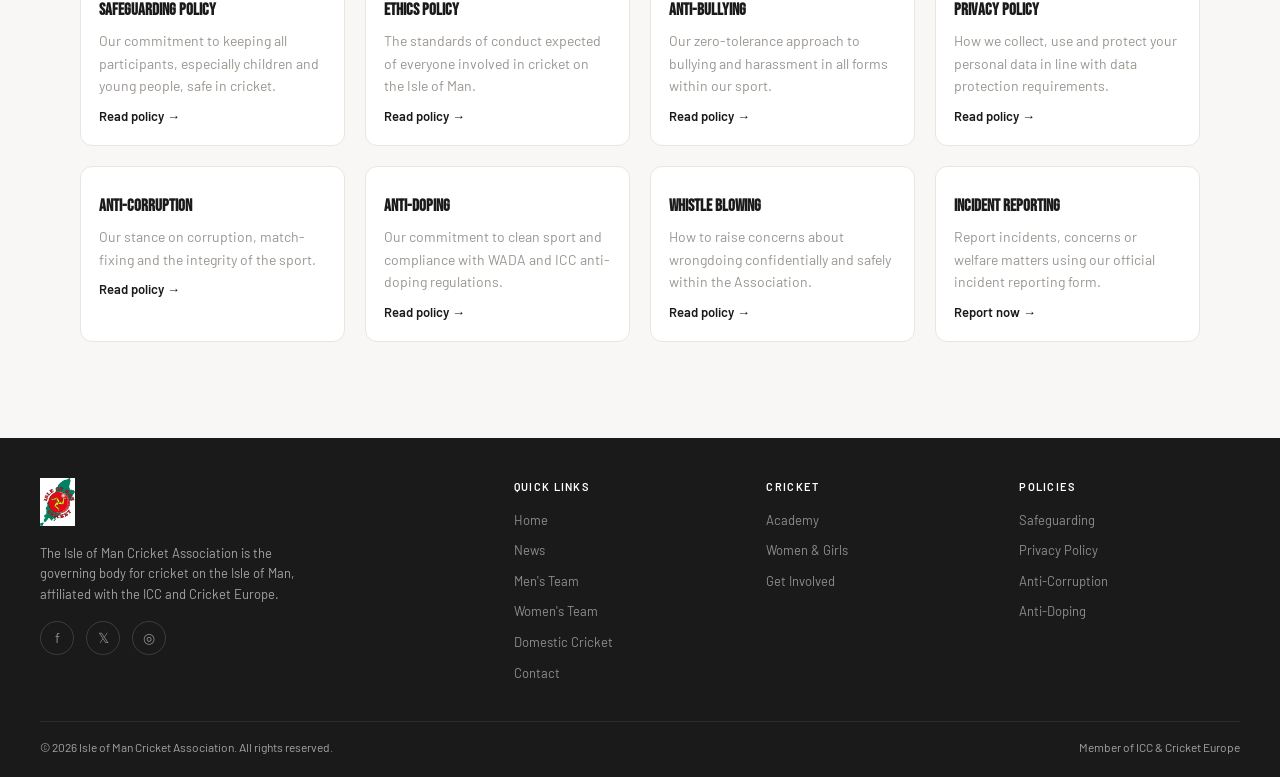
==== commit 9d700afe: "Add What's On page, green nav button, and Book Indoor Centre button - Add .nav-whats-on-btn CSS clas" ====
--- a/about.html
+++ b/about.html
@@ -56,7 +56,8 @@
 </ul>
 </li>
 <li><a href="news.html">News</a></li>
-<li><a href="https://booking.iomcricket.co.uk/" class="nav-store-btn" target="_blank">What's On &amp; Book</a></li>
+<li><a href="whats-on.html" class="nav-whats-on-btn">What's On &amp; Book</a></li>
+<li><a href="https://booking.iomcricket.co.uk/" class="nav-store-btn" target="_blank">Book Indoor Centre</a></li>
 </ul>
 <div class="hamburger" id="hamburger"><span></span><span></span><span></span></div>
 </nav>
--- a/css/style.css
+++ b/css/style.css
@@ -8,6 +8,8 @@
   --dark: #1a1a1a;
   --green: #1a1a1a;
   --green-light: #2d2d2d;
+  --cricket-green: #1b6b3a;
+  --cricket-green-light: #22834a;
   --red: #c41e2e;
   --red-light: #e02035;
   --gold: #c41e2e;
@@ -176,6 +178,23 @@
 }
 
 .nav-store-btn:hover { background: var(--red-light) !important; }
+
+.nav-whats-on-btn {
+  display: flex;
+  align-items: center;
+  gap: 6px;
+  padding: 9px 18px;
+  background: var(--cricket-green);
+  color: var(--white) !important;
+  border-radius: 6px;
+  font-weight: 600 !important;
+  font-size: 13px !important;
+  text-decoration: none;
+  transition: background 0.15s !important;
+  margin-left: 8px;
+}
+
+.nav-whats-on-btn:hover { background: var(--cricket-green-light) !important; }
 
 /* Hamburger */
 .hamburger {
